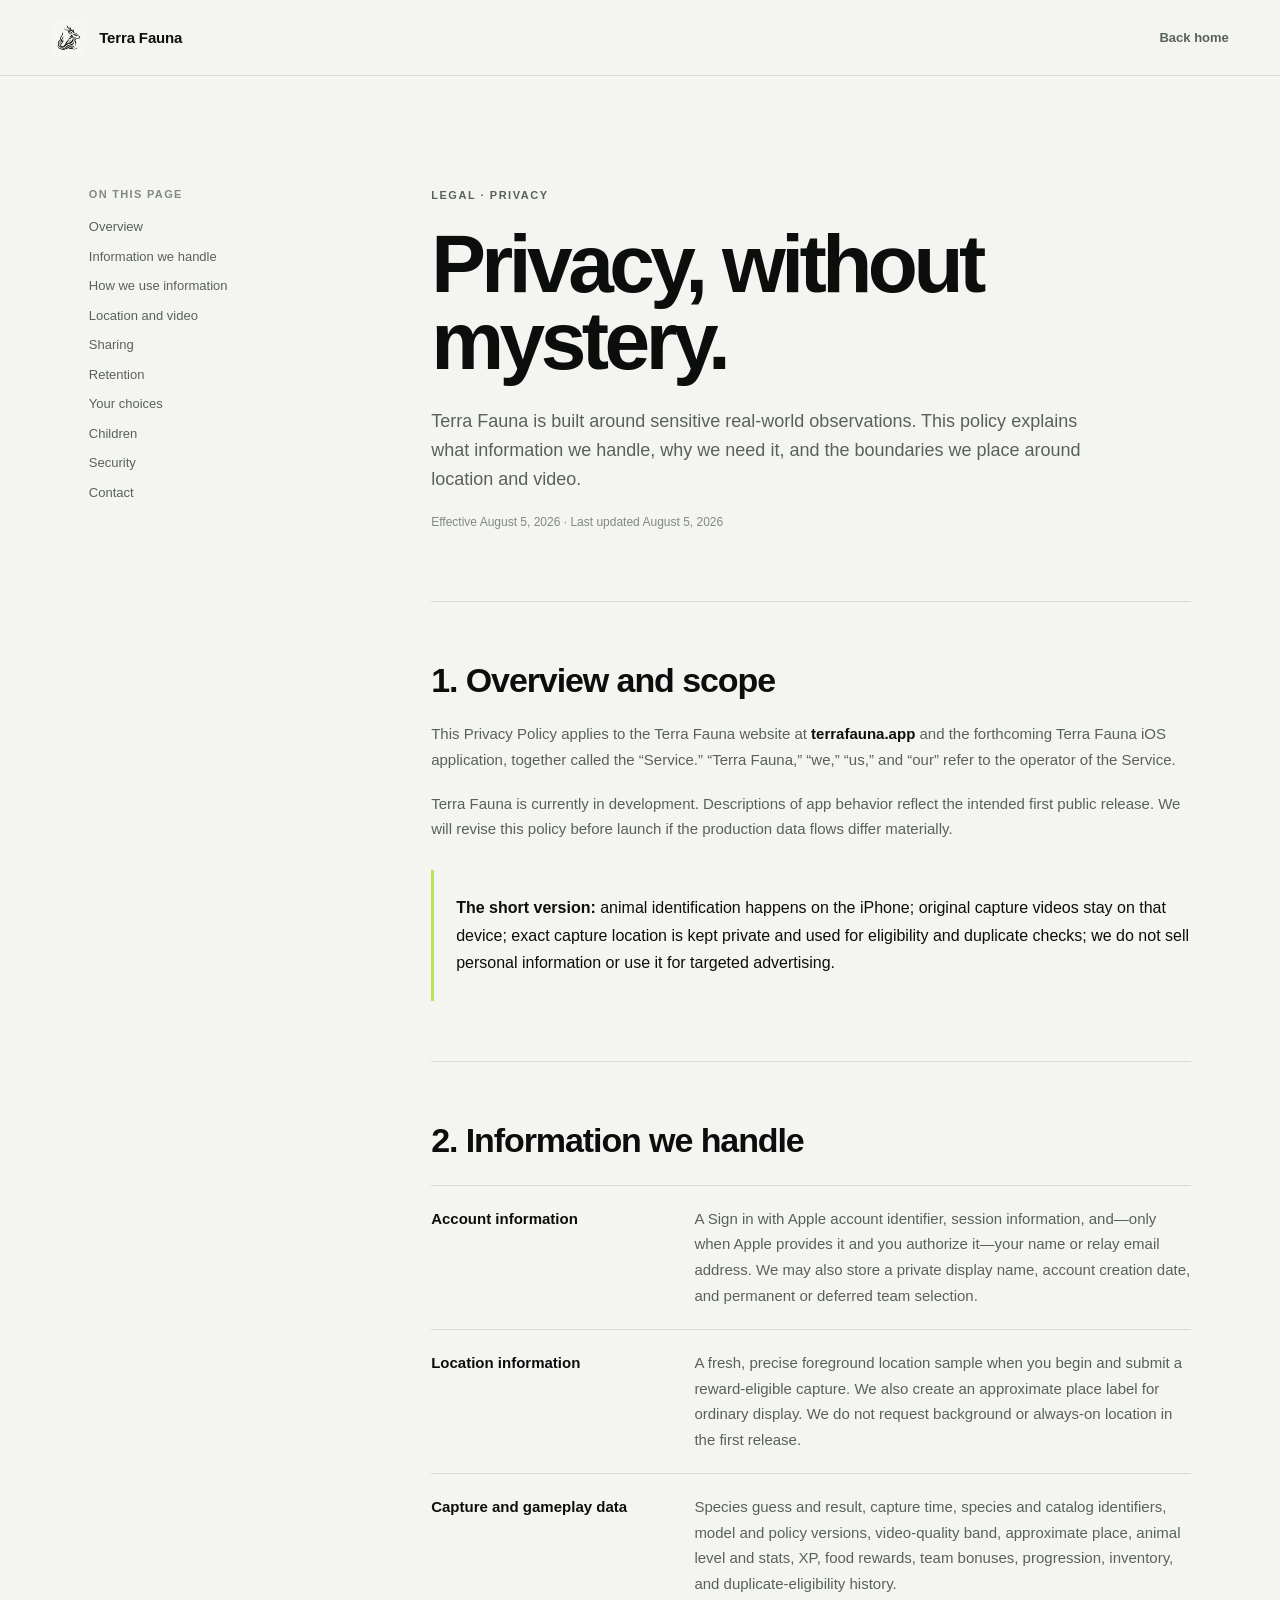
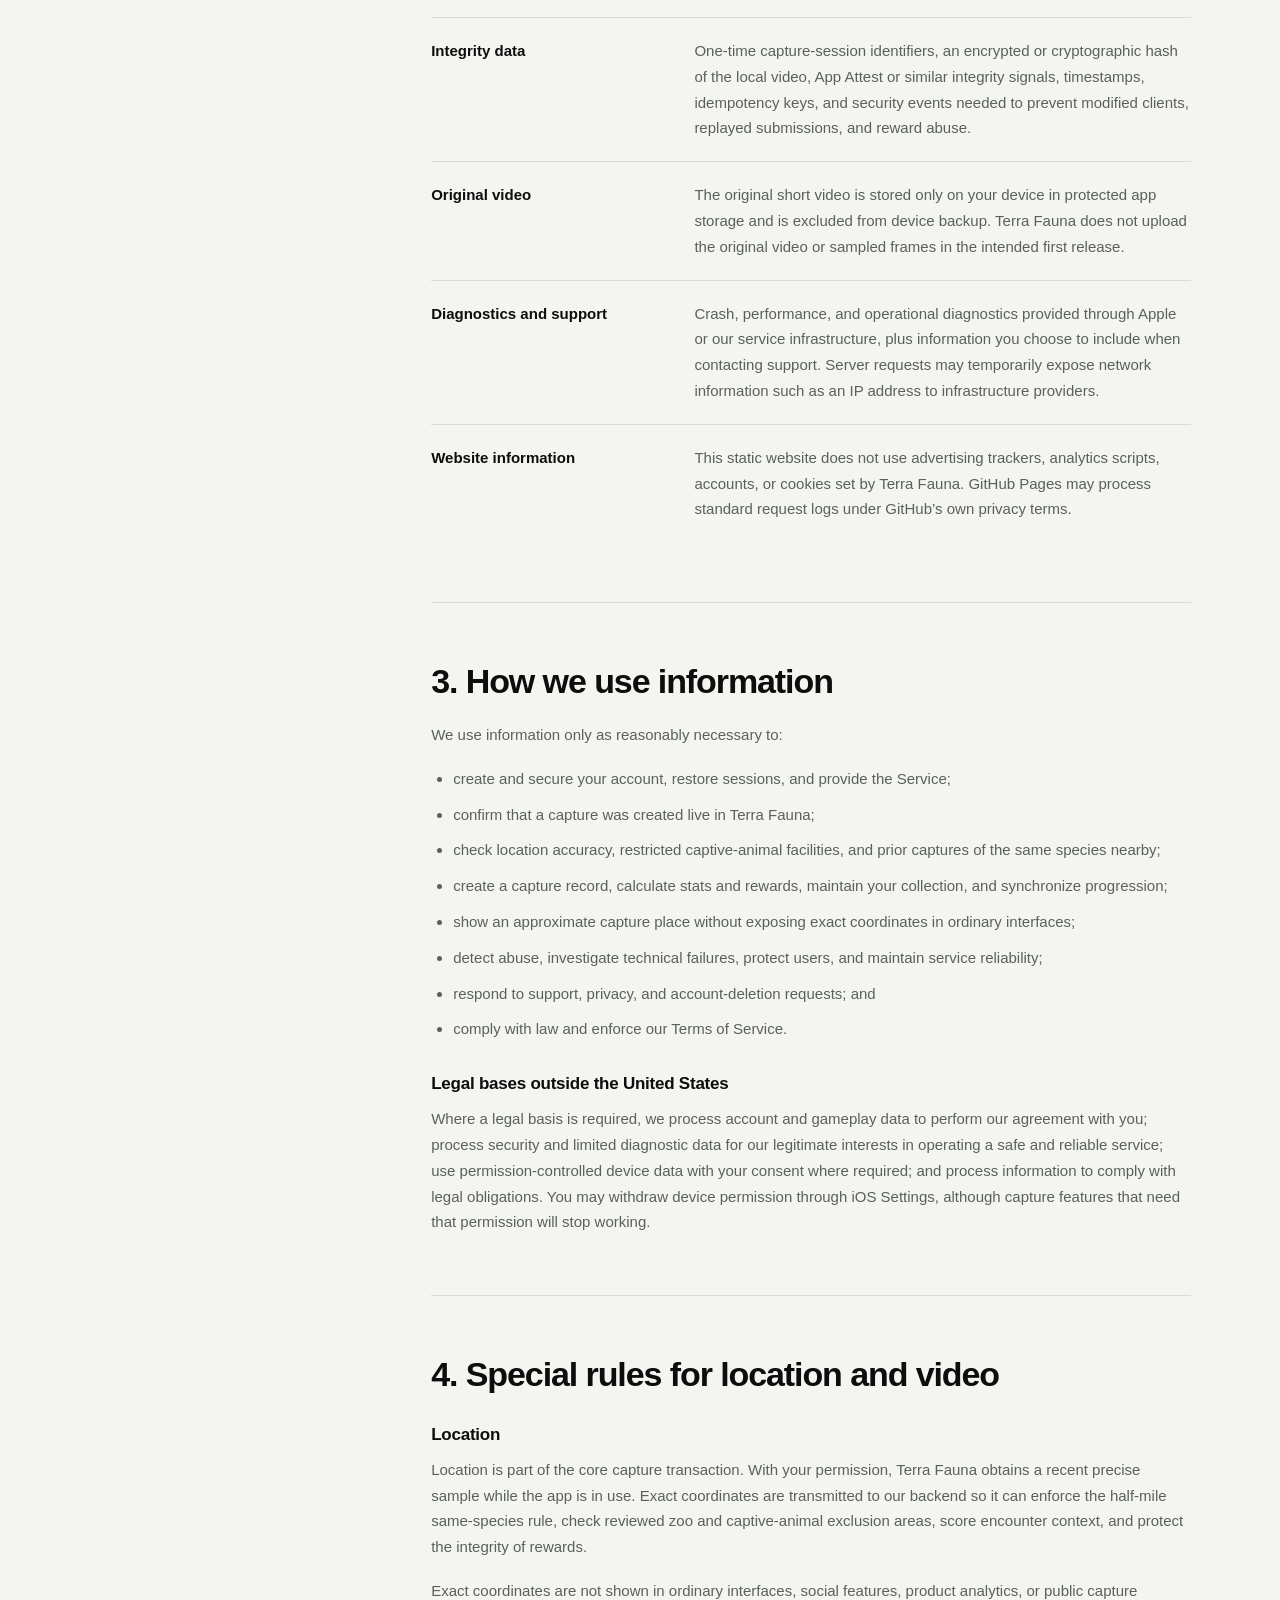
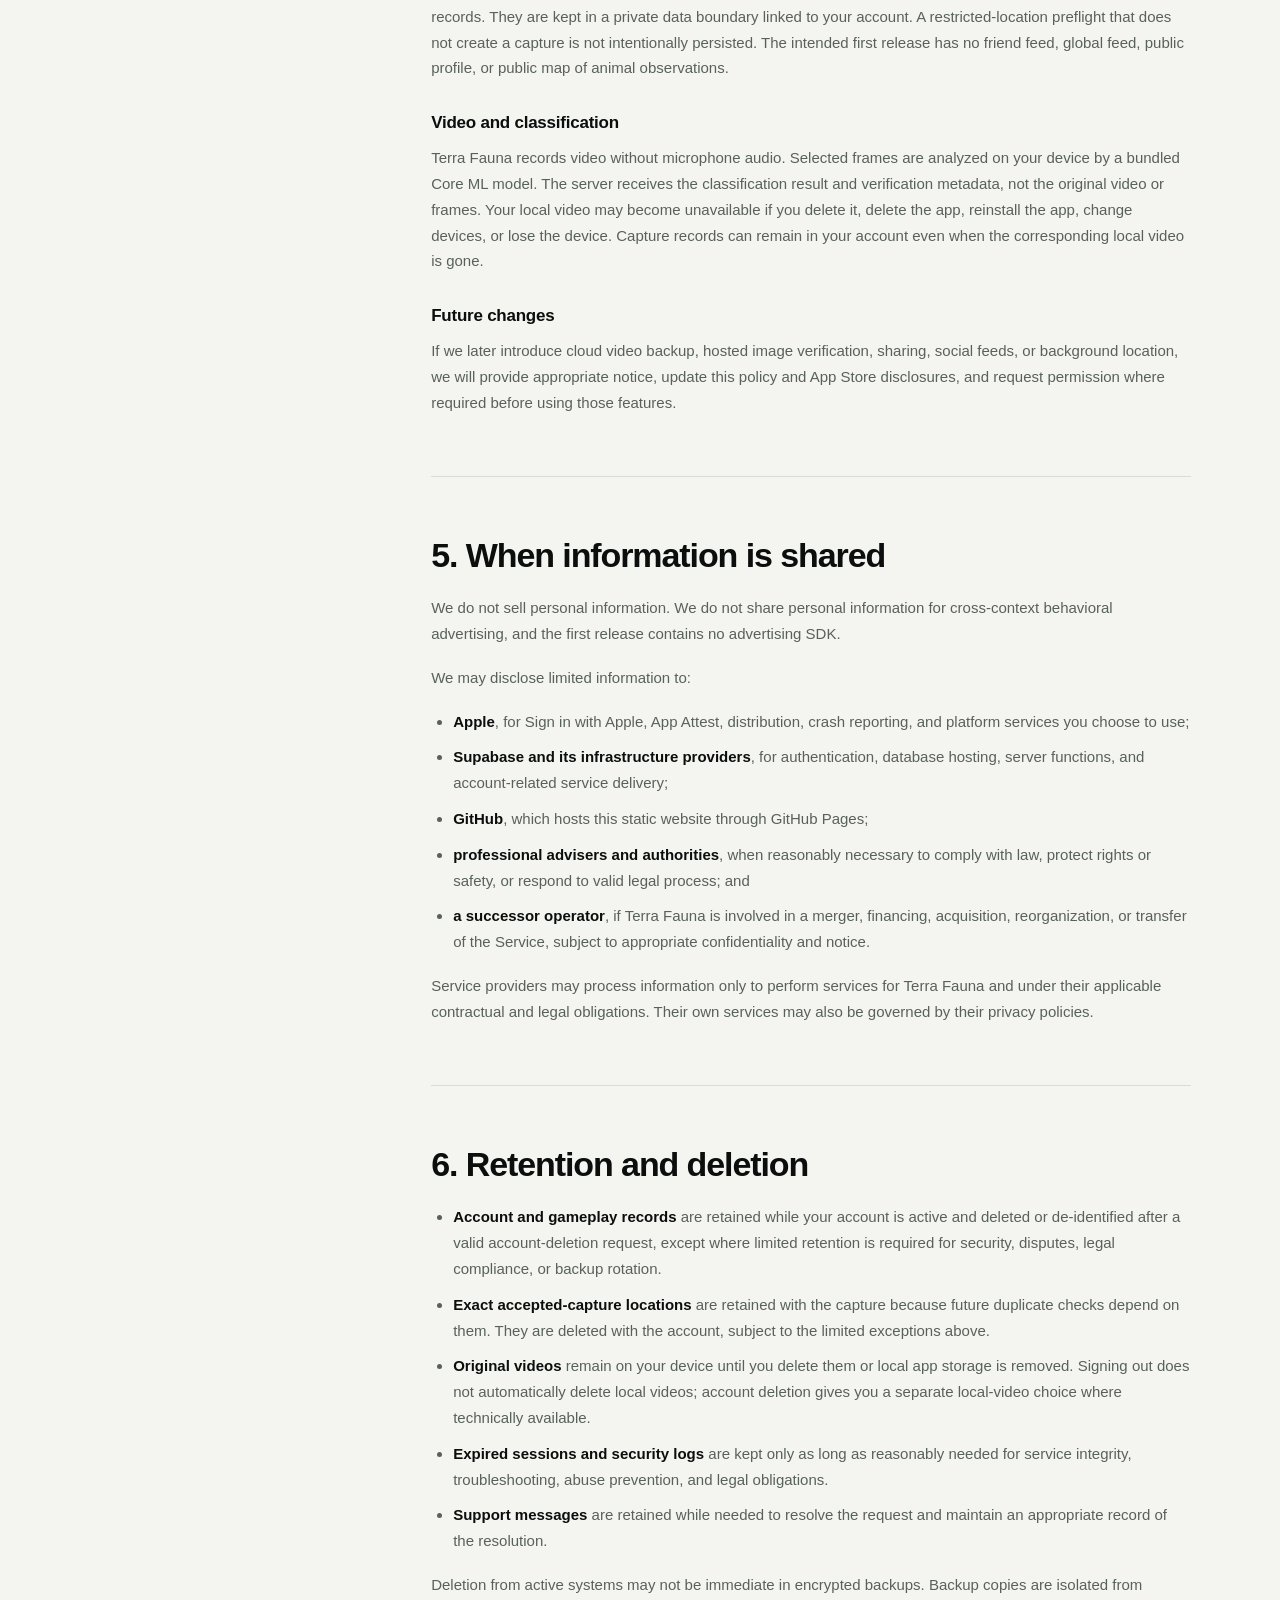
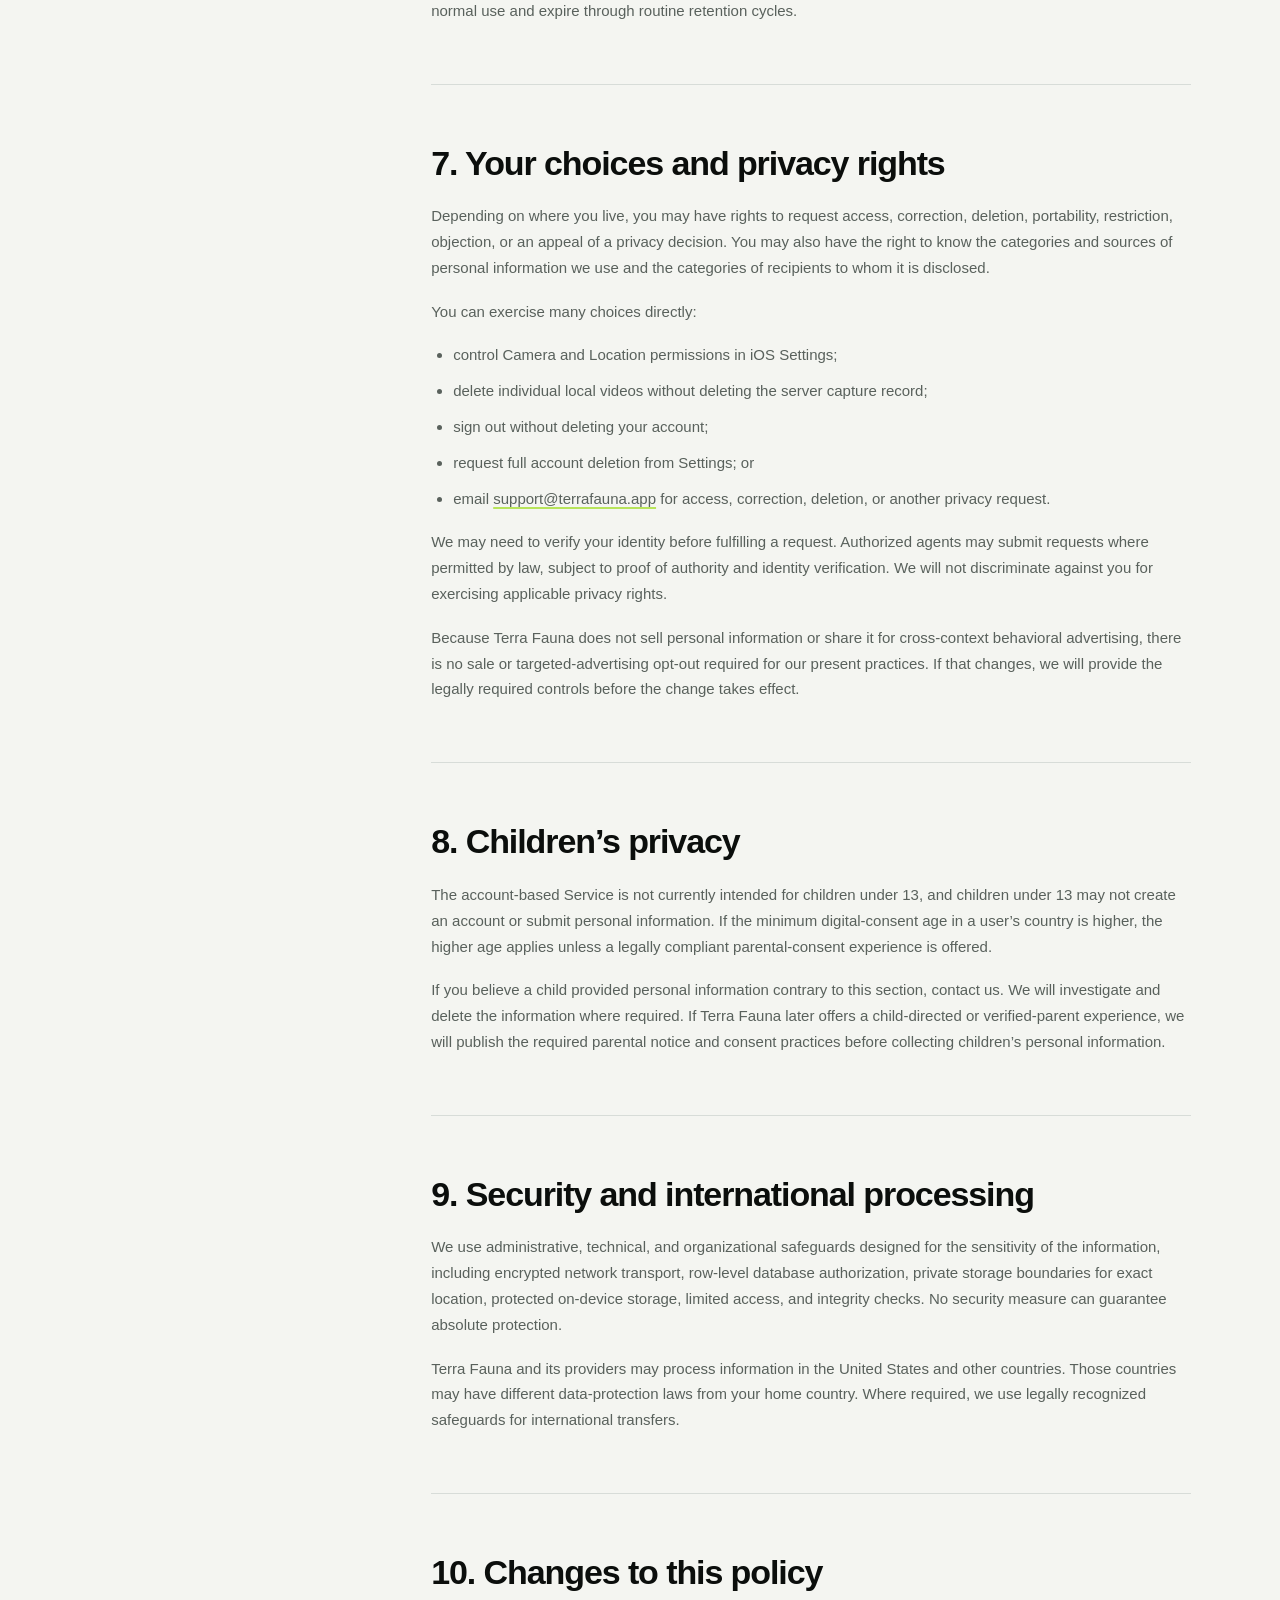
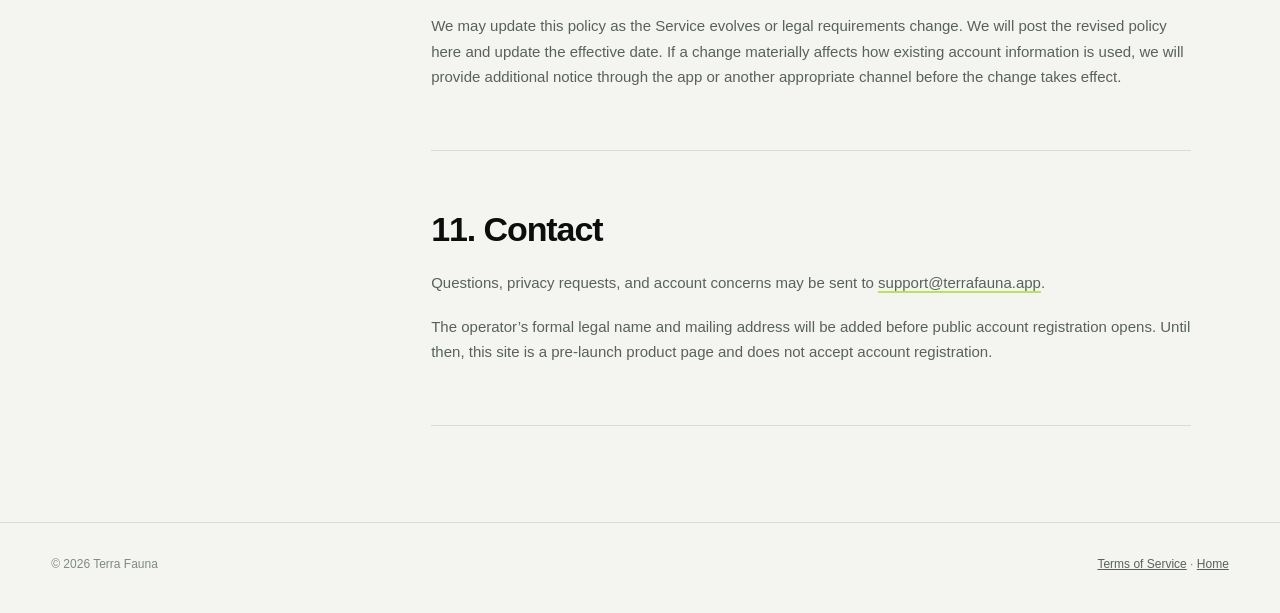
==== privacy/index.html @ 0045b1db "v0" ====
<!doctype html>
<html lang="en">
<head>
  <meta charset="utf-8">
  <meta name="viewport" content="width=device-width, initial-scale=1, viewport-fit=cover">
  <meta name="theme-color" content="#f4f5f1">
  <meta name="description" content="Terra Fauna Privacy Policy — how the app handles accounts, location, animal captures, and device-local video.">
  <title>Privacy Policy — Terra Fauna</title>
  <link rel="icon" type="image/png" href="../assets/flowing-stag.png">
  <link rel="stylesheet" href="../styles.css">
</head>
<body class="legal-page">
  <a class="skip-link" href="#document">Skip to policy</a>

  <header class="legal-header">
    <a class="brand" href="../" aria-label="Terra Fauna home">
      <img src="../assets/flowing-stag.png" alt="" width="44" height="44">
      <span>Terra Fauna</span>
    </a>
    <a class="back-home" href="../">Back home</a>
  </header>

  <main class="legal-layout" id="document">
    <aside class="legal-aside" aria-label="Privacy policy contents">
      <p>On this page</p>
      <nav>
        <a href="#overview">Overview</a>
        <a href="#collection">Information we handle</a>
        <a href="#use">How we use information</a>
        <a href="#location-video">Location and video</a>
        <a href="#sharing">Sharing</a>
        <a href="#retention">Retention</a>
        <a href="#choices">Your choices</a>
        <a href="#children">Children</a>
        <a href="#security">Security</a>
        <a href="#contact">Contact</a>
      </nav>
    </aside>

    <article class="legal-document">
      <header>
        <p class="legal-kicker">Legal · Privacy</p>
        <h1>Privacy, without mystery.</h1>
        <p class="legal-intro">Terra Fauna is built around sensitive real-world observations. This policy explains what information we handle, why we need it, and the boundaries we place around location and video.</p>
        <p class="effective-date">Effective August 5, 2026 · Last updated August 5, 2026</p>
      </header>

      <section class="legal-section" id="overview">
        <h2>1. Overview and scope</h2>
        <p>This Privacy Policy applies to the Terra Fauna website at <strong>terrafauna.app</strong> and the forthcoming Terra Fauna iOS application, together called the “Service.” “Terra Fauna,” “we,” “us,” and “our” refer to the operator of the Service.</p>
        <p>Terra Fauna is currently in development. Descriptions of app behavior reflect the intended first public release. We will revise this policy before launch if the production data flows differ materially.</p>

        <div class="summary-block">
          <p><strong>The short version:</strong> animal identification happens on the iPhone; original capture videos stay on that device; exact capture location is kept private and used for eligibility and duplicate checks; we do not sell personal information or use it for targeted advertising.</p>
        </div>
      </section>

      <section class="legal-section" id="collection">
        <h2>2. Information we handle</h2>

        <dl class="data-list">
          <div>
            <dt>Account information</dt>
            <dd>A Sign in with Apple account identifier, session information, and—only when Apple provides it and you authorize it—your name or relay email address. We may also store a private display name, account creation date, and permanent or deferred team selection.</dd>
          </div>
          <div>
            <dt>Location information</dt>
            <dd>A fresh, precise foreground location sample when you begin and submit a reward-eligible capture. We also create an approximate place label for ordinary display. We do not request background or always-on location in the first release.</dd>
          </div>
          <div>
            <dt>Capture and gameplay data</dt>
            <dd>Species guess and result, capture time, species and catalog identifiers, model and policy versions, video-quality band, approximate place, animal level and stats, XP, food rewards, team bonuses, progression, inventory, and duplicate-eligibility history.</dd>
          </div>
          <div>
            <dt>Integrity data</dt>
            <dd>One-time capture-session identifiers, an encrypted or cryptographic hash of the local video, App Attest or similar integrity signals, timestamps, idempotency keys, and security events needed to prevent modified clients, replayed submissions, and reward abuse.</dd>
          </div>
          <div>
            <dt>Original video</dt>
            <dd>The original short video is stored only on your device in protected app storage and is excluded from device backup. Terra Fauna does not upload the original video or sampled frames in the intended first release.</dd>
          </div>
          <div>
            <dt>Diagnostics and support</dt>
            <dd>Crash, performance, and operational diagnostics provided through Apple or our service infrastructure, plus information you choose to include when contacting support. Server requests may temporarily expose network information such as an IP address to infrastructure providers.</dd>
          </div>
          <div>
            <dt>Website information</dt>
            <dd>This static website does not use advertising trackers, analytics scripts, accounts, or cookies set by Terra Fauna. GitHub Pages may process standard request logs under GitHub’s own privacy terms.</dd>
          </div>
        </dl>
      </section>

      <section class="legal-section" id="use">
        <h2>3. How we use information</h2>
        <p>We use information only as reasonably necessary to:</p>
        <ul>
          <li>create and secure your account, restore sessions, and provide the Service;</li>
          <li>confirm that a capture was created live in Terra Fauna;</li>
          <li>check location accuracy, restricted captive-animal facilities, and prior captures of the same species nearby;</li>
          <li>create a capture record, calculate stats and rewards, maintain your collection, and synchronize progression;</li>
          <li>show an approximate capture place without exposing exact coordinates in ordinary interfaces;</li>
          <li>detect abuse, investigate technical failures, protect users, and maintain service reliability;</li>
          <li>respond to support, privacy, and account-deletion requests; and</li>
          <li>comply with law and enforce our Terms of Service.</li>
        </ul>

        <h3>Legal bases outside the United States</h3>
        <p>Where a legal basis is required, we process account and gameplay data to perform our agreement with you; process security and limited diagnostic data for our legitimate interests in operating a safe and reliable service; use permission-controlled device data with your consent where required; and process information to comply with legal obligations. You may withdraw device permission through iOS Settings, although capture features that need that permission will stop working.</p>
      </section>

      <section class="legal-section" id="location-video">
        <h2>4. Special rules for location and video</h2>

        <h3>Location</h3>
        <p>Location is part of the core capture transaction. With your permission, Terra Fauna obtains a recent precise sample while the app is in use. Exact coordinates are transmitted to our backend so it can enforce the half-mile same-species rule, check reviewed zoo and captive-animal exclusion areas, score encounter context, and protect the integrity of rewards.</p>
        <p>Exact coordinates are not shown in ordinary interfaces, social features, product analytics, or public capture records. They are kept in a private data boundary linked to your account. A restricted-location preflight that does not create a capture is not intentionally persisted. The intended first release has no friend feed, global feed, public profile, or public map of animal observations.</p>

        <h3>Video and classification</h3>
        <p>Terra Fauna records video without microphone audio. Selected frames are analyzed on your device by a bundled Core ML model. The server receives the classification result and verification metadata, not the original video or frames. Your local video may become unavailable if you delete it, delete the app, reinstall the app, change devices, or lose the device. Capture records can remain in your account even when the corresponding local video is gone.</p>

        <h3>Future changes</h3>
        <p>If we later introduce cloud video backup, hosted image verification, sharing, social feeds, or background location, we will provide appropriate notice, update this policy and App Store disclosures, and request permission where required before using those features.</p>
      </section>

      <section class="legal-section" id="sharing">
        <h2>5. When information is shared</h2>
        <p>We do not sell personal information. We do not share personal information for cross-context behavioral advertising, and the first release contains no advertising SDK.</p>
        <p>We may disclose limited information to:</p>
        <ul>
          <li><strong>Apple</strong>, for Sign in with Apple, App Attest, distribution, crash reporting, and platform services you choose to use;</li>
          <li><strong>Supabase and its infrastructure providers</strong>, for authentication, database hosting, server functions, and account-related service delivery;</li>
          <li><strong>GitHub</strong>, which hosts this static website through GitHub Pages;</li>
          <li><strong>professional advisers and authorities</strong>, when reasonably necessary to comply with law, protect rights or safety, or respond to valid legal process; and</li>
          <li><strong>a successor operator</strong>, if Terra Fauna is involved in a merger, financing, acquisition, reorganization, or transfer of the Service, subject to appropriate confidentiality and notice.</li>
        </ul>
        <p>Service providers may process information only to perform services for Terra Fauna and under their applicable contractual and legal obligations. Their own services may also be governed by their privacy policies.</p>
      </section>

      <section class="legal-section" id="retention">
        <h2>6. Retention and deletion</h2>
        <ul>
          <li><strong>Account and gameplay records</strong> are retained while your account is active and deleted or de-identified after a valid account-deletion request, except where limited retention is required for security, disputes, legal compliance, or backup rotation.</li>
          <li><strong>Exact accepted-capture locations</strong> are retained with the capture because future duplicate checks depend on them. They are deleted with the account, subject to the limited exceptions above.</li>
          <li><strong>Original videos</strong> remain on your device until you delete them or local app storage is removed. Signing out does not automatically delete local videos; account deletion gives you a separate local-video choice where technically available.</li>
          <li><strong>Expired sessions and security logs</strong> are kept only as long as reasonably needed for service integrity, troubleshooting, abuse prevention, and legal obligations.</li>
          <li><strong>Support messages</strong> are retained while needed to resolve the request and maintain an appropriate record of the resolution.</li>
        </ul>
        <p>Deletion from active systems may not be immediate in encrypted backups. Backup copies are isolated from normal use and expire through routine retention cycles.</p>
      </section>

      <section class="legal-section" id="choices">
        <h2>7. Your choices and privacy rights</h2>
        <p>Depending on where you live, you may have rights to request access, correction, deletion, portability, restriction, objection, or an appeal of a privacy decision. You may also have the right to know the categories and sources of personal information we use and the categories of recipients to whom it is disclosed.</p>
        <p>You can exercise many choices directly:</p>
        <ul>
          <li>control Camera and Location permissions in iOS Settings;</li>
          <li>delete individual local videos without deleting the server capture record;</li>
          <li>sign out without deleting your account;</li>
          <li>request full account deletion from Settings; or</li>
          <li>email <a href="mailto:support@terrafauna.app">support@terrafauna.app</a> for access, correction, deletion, or another privacy request.</li>
        </ul>
        <p>We may need to verify your identity before fulfilling a request. Authorized agents may submit requests where permitted by law, subject to proof of authority and identity verification. We will not discriminate against you for exercising applicable privacy rights.</p>
        <p>Because Terra Fauna does not sell personal information or share it for cross-context behavioral advertising, there is no sale or targeted-advertising opt-out required for our present practices. If that changes, we will provide the legally required controls before the change takes effect.</p>
      </section>

      <section class="legal-section" id="children">
        <h2>8. Children’s privacy</h2>
        <p>The account-based Service is not currently intended for children under 13, and children under 13 may not create an account or submit personal information. If the minimum digital-consent age in a user’s country is higher, the higher age applies unless a legally compliant parental-consent experience is offered.</p>
        <p>If you believe a child provided personal information contrary to this section, contact us. We will investigate and delete the information where required. If Terra Fauna later offers a child-directed or verified-parent experience, we will publish the required parental notice and consent practices before collecting children’s personal information.</p>
      </section>

      <section class="legal-section" id="security">
        <h2>9. Security and international processing</h2>
        <p>We use administrative, technical, and organizational safeguards designed for the sensitivity of the information, including encrypted network transport, row-level database authorization, private storage boundaries for exact location, protected on-device storage, limited access, and integrity checks. No security measure can guarantee absolute protection.</p>
        <p>Terra Fauna and its providers may process information in the United States and other countries. Those countries may have different data-protection laws from your home country. Where required, we use legally recognized safeguards for international transfers.</p>
      </section>

      <section class="legal-section" id="changes">
        <h2>10. Changes to this policy</h2>
        <p>We may update this policy as the Service evolves or legal requirements change. We will post the revised policy here and update the effective date. If a change materially affects how existing account information is used, we will provide additional notice through the app or another appropriate channel before the change takes effect.</p>
      </section>

      <section class="legal-section" id="contact">
        <h2>11. Contact</h2>
        <p>Questions, privacy requests, and account concerns may be sent to <a href="mailto:support@terrafauna.app">support@terrafauna.app</a>.</p>
        <p>The operator’s formal legal name and mailing address will be added before public account registration opens. Until then, this site is a pre-launch product page and does not accept account registration.</p>
      </section>
    </article>
  </main>

  <footer class="legal-footer">
    <p>© 2026 Terra Fauna</p>
    <p><a href="../terms/">Terms of Service</a> · <a href="../">Home</a></p>
  </footer>
</body>
</html>
---- styles.css ----
:root {
  color-scheme: light;
  --canvas: #f4f5f1;
  --surface: #ffffff;
  --ink: #0b0e0c;
  --ink-secondary: #59615c;
  --ink-tertiary: #808984;
  --rule: #d7dcd8;
  --lichen: #b7e45a;
  --lichen-soft: #e7f5c7;
  --max-width: 1440px;
  --page-pad: clamp(20px, 4vw, 64px);
  --ease: cubic-bezier(.2, .75, .25, 1);
}

* {
  box-sizing: border-box;
}

html {
  background: var(--canvas);
  color: var(--ink);
  font-family: -apple-system, BlinkMacSystemFont, "SF Pro Text", "Helvetica Neue", Arial, sans-serif;
  -webkit-font-smoothing: antialiased;
  text-rendering: optimizeLegibility;
}

body {
  margin: 0;
  background: var(--canvas);
  color: var(--ink);
}

a {
  color: inherit;
}

img {
  display: block;
  max-width: 100%;
}

::selection {
  background: var(--lichen);
  color: var(--ink);
}

.skip-link {
  position: fixed;
  z-index: 100;
  top: 12px;
  left: 12px;
  padding: 10px 14px;
  border-radius: 10px;
  background: var(--ink);
  color: var(--canvas);
  font-size: 14px;
  text-decoration: none;
  transform: translateY(-180%);
  transition: transform 180ms ease;
}

.skip-link:focus {
  transform: translateY(0);
}

:focus-visible {
  outline: 3px solid var(--lichen);
  outline-offset: 4px;
}

/* Landing */

.landing {
  height: 100svh;
  min-height: 100svh;
  overflow: hidden;
}

.landing-shell {
  width: min(100%, var(--max-width));
  height: 100svh;
  min-height: 100svh;
  margin: 0 auto;
  padding: max(18px, env(safe-area-inset-top)) max(var(--page-pad), env(safe-area-inset-right)) max(16px, env(safe-area-inset-bottom)) max(var(--page-pad), env(safe-area-inset-left));
  display: grid;
  grid-template-rows: auto minmax(0, 1fr) auto;
}

.landing-header,
.legal-header {
  display: flex;
  align-items: center;
  justify-content: space-between;
}

.landing-header {
  min-height: 58px;
  padding-bottom: 16px;
  border-bottom: 1px solid var(--rule);
}

.brand {
  display: inline-flex;
  align-items: center;
  gap: 12px;
  color: var(--ink);
  font-size: 15px;
  font-weight: 650;
  letter-spacing: -.01em;
  text-decoration: none;
}

.brand img {
  width: 38px;
  height: 38px;
  object-fit: cover;
  border-radius: 9px;
}

.quiet-nav {
  display: flex;
  align-items: center;
  gap: clamp(20px, 3vw, 42px);
}

.quiet-nav a,
.text-link {
  color: var(--ink-secondary);
  font-size: 13px;
  font-weight: 560;
  text-decoration: none;
  transition: color 180ms ease;
}

.quiet-nav a:hover,
.text-link:hover {
  color: var(--ink);
}

.hero {
  min-height: 0;
  display: grid;
  grid-template-columns: minmax(0, 1.05fr) minmax(340px, .95fr);
  align-items: center;
  gap: clamp(24px, 5vw, 96px);
  padding: clamp(28px, 6vh, 76px) 0 clamp(22px, 4vh, 52px);
}

.hero-copy {
  align-self: center;
  max-width: 760px;
}

.eyebrow,
.legal-kicker {
  margin: 0 0 clamp(16px, 2.5vh, 28px);
  color: var(--ink-secondary);
  font-size: 11px;
  font-weight: 700;
  letter-spacing: .14em;
  line-height: 1.3;
  text-transform: uppercase;
}

.hero h1 {
  margin: 0;
  font-family: -apple-system, BlinkMacSystemFont, "SF Pro Display", "Helvetica Neue", Arial, sans-serif;
  font-size: clamp(58px, 7.8vw, 118px);
  font-weight: 560;
  letter-spacing: -.068em;
  line-height: .86;
}

.hero h1 span {
  display: inline-block;
  position: relative;
}

.hero h1 span::after {
  content: "";
  position: absolute;
  right: -.16em;
  bottom: .09em;
  width: .1em;
  height: .1em;
  border-radius: 50%;
  background: var(--lichen);
}

.hero-summary {
  max-width: 520px;
  margin: clamp(24px, 4vh, 44px) 0 0;
  color: var(--ink-secondary);
  font-size: clamp(17px, 1.5vw, 22px);
  letter-spacing: -.018em;
  line-height: 1.45;
}

.hero-actions {
  display: flex;
  align-items: center;
  gap: clamp(24px, 3vw, 44px);
  margin-top: clamp(28px, 4vh, 48px);
}

.coming-soon {
  display: inline-flex;
  align-items: center;
  gap: 10px;
  margin: 0;
  padding: 12px 16px;
  border: 1px solid var(--rule);
  border-radius: 12px;
  background: rgba(255, 255, 255, .5);
  font-size: 13px;
  font-weight: 650;
}

.coming-soon span {
  width: 8px;
  height: 8px;
  border-radius: 50%;
  background: var(--lichen);
  box-shadow: 0 0 0 5px var(--lichen-soft);
}

.text-link span {
  display: inline-block;
  margin-left: 5px;
  transition: transform 180ms var(--ease);
}

.text-link:hover span {
  transform: translate(2px, -2px);
}

.hero-mark {
  width: min(100%, 610px);
  min-height: 0;
  margin: 0;
  justify-self: end;
}

.mark-stage {
  position: relative;
  width: min(100%, 58vh);
  max-height: 62vh;
  aspect-ratio: 1;
  margin-left: auto;
  display: grid;
  place-items: center;
}

.mark-stage::before,
.orbit {
  content: "";
  position: absolute;
  border: 1px solid var(--rule);
  border-radius: 50%;
  pointer-events: none;
}

.mark-stage::before {
  inset: 4%;
}

.orbit {
  inset: 17%;
}

.mark-stage img {
  position: relative;
  z-index: 1;
  width: 88%;
  height: 88%;
  object-fit: contain;
  mix-blend-mode: multiply;
}

.hero-mark figcaption {
  margin-top: 14px;
  color: var(--ink-tertiary);
  font-size: 10px;
  font-weight: 700;
  letter-spacing: .17em;
  text-align: center;
  text-transform: uppercase;
}

.hero-mark figcaption span {
  padding: 0 .55em;
  color: var(--lichen);
}

.landing-footer {
  display: flex;
  align-items: flex-end;
  justify-content: space-between;
  gap: 24px;
  padding-top: 16px;
  border-top: 1px solid var(--rule);
  color: var(--ink-secondary);
  font-size: 11px;
  line-height: 1.45;
}

.landing-footer p {
  margin: 0;
}

.landing-footer span {
  color: var(--ink);
  font-weight: 650;
}

.copyright {
  flex: none;
  color: var(--ink-tertiary);
}

/* Legal documents */

.legal-page {
  min-height: 100vh;
}

.legal-header {
  position: sticky;
  z-index: 20;
  top: 0;
  min-height: 76px;
  padding: 12px var(--page-pad);
  border-bottom: 1px solid var(--rule);
  background: rgba(244, 245, 241, .94);
  backdrop-filter: blur(18px);
  -webkit-backdrop-filter: blur(18px);
}

.legal-header .brand img {
  width: 36px;
  height: 36px;
}

.back-home {
  color: var(--ink-secondary);
  font-size: 13px;
  font-weight: 600;
  text-decoration: none;
}

.back-home:hover {
  color: var(--ink);
}

.legal-layout {
  width: min(100%, 1240px);
  margin: 0 auto;
  padding: clamp(56px, 9vw, 112px) var(--page-pad) 96px;
  display: grid;
  grid-template-columns: minmax(180px, 240px) minmax(0, 760px);
  gap: clamp(48px, 8vw, 112px);
  justify-content: center;
  align-items: start;
}

.legal-aside {
  position: sticky;
  top: 112px;
}

.legal-aside p {
  margin: 0 0 18px;
  color: var(--ink-tertiary);
  font-size: 11px;
  font-weight: 700;
  letter-spacing: .12em;
  text-transform: uppercase;
}

.legal-aside nav {
  display: grid;
  gap: 12px;
}

.legal-aside a {
  color: var(--ink-secondary);
  font-size: 13px;
  line-height: 1.35;
  text-decoration: none;
}

.legal-aside a:hover {
  color: var(--ink);
}

.legal-document {
  min-width: 0;
}

.legal-document > header {
  padding-bottom: clamp(40px, 6vw, 72px);
  border-bottom: 1px solid var(--rule);
}

.legal-document h1 {
  max-width: 680px;
  margin: 0;
  font-family: -apple-system, BlinkMacSystemFont, "SF Pro Display", "Helvetica Neue", Arial, sans-serif;
  font-size: clamp(48px, 7vw, 82px);
  font-weight: 560;
  letter-spacing: -.055em;
  line-height: .94;
}

.legal-intro {
  max-width: 660px;
  margin: 28px 0 0;
  color: var(--ink-secondary);
  font-size: 18px;
  line-height: 1.6;
}

.effective-date {
  margin: 22px 0 0;
  color: var(--ink-tertiary);
  font-size: 12px;
  font-variant-numeric: tabular-nums;
}

.legal-section {
  padding: clamp(38px, 5vw, 60px) 0;
  border-bottom: 1px solid var(--rule);
  scroll-margin-top: 108px;
}

.legal-section h2 {
  margin: 0 0 22px;
  font-family: -apple-system, BlinkMacSystemFont, "SF Pro Display", "Helvetica Neue", Arial, sans-serif;
  font-size: clamp(25px, 3vw, 34px);
  font-weight: 620;
  letter-spacing: -.032em;
  line-height: 1.08;
}

.legal-section h3 {
  margin: 32px 0 12px;
  font-size: 17px;
  font-weight: 650;
  letter-spacing: -.014em;
}

.legal-section p,
.legal-section li,
.data-list dd,
.data-list dt {
  font-size: 15px;
  line-height: 1.72;
}

.legal-section p {
  margin: 0 0 18px;
  color: var(--ink-secondary);
}

.legal-section p:last-child {
  margin-bottom: 0;
}

.legal-section ul,
.legal-section ol {
  margin: 18px 0;
  padding-left: 22px;
  color: var(--ink-secondary);
}

.legal-section li + li {
  margin-top: 10px;
}

.legal-section strong,
.data-list dt {
  color: var(--ink);
  font-weight: 650;
}

.legal-section a {
  text-decoration-color: var(--lichen);
  text-decoration-thickness: 2px;
  text-underline-offset: 3px;
}

.legal-section a:hover {
  text-decoration-color: var(--ink);
}

.summary-block {
  margin-top: 28px;
  padding: 24px 0 24px 22px;
  border-left: 3px solid var(--lichen);
}

.summary-block p {
  color: var(--ink);
  font-size: 16px;
}

.data-list {
  margin: 26px 0 0;
}

.data-list > div {
  display: grid;
  grid-template-columns: minmax(140px, .65fr) minmax(0, 1.35fr);
  gap: 24px;
  padding: 20px 0;
  border-top: 1px solid var(--rule);
}

.data-list dt,
.data-list dd {
  margin: 0;
}

.data-list dd {
  color: var(--ink-secondary);
}

.legal-footer {
  padding: 34px var(--page-pad) 42px;
  border-top: 1px solid var(--rule);
  display: flex;
  justify-content: space-between;
  gap: 24px;
  color: var(--ink-tertiary);
  font-size: 12px;
}

.legal-footer p {
  margin: 0;
}

.legal-footer a {
  color: var(--ink-secondary);
}

@media (max-width: 820px) {
  .hero {
    grid-template-columns: minmax(0, 1.1fr) minmax(240px, .9fr);
  }

  .legal-layout {
    grid-template-columns: minmax(0, 760px);
  }

  .legal-aside {
    position: static;
    padding-bottom: 28px;
    border-bottom: 1px solid var(--rule);
  }

  .legal-aside nav {
    display: flex;
    flex-wrap: wrap;
    gap: 12px 22px;
  }
}

@media (max-width: 640px) {
  .landing-shell {
    padding-left: max(20px, env(safe-area-inset-left));
    padding-right: max(20px, env(safe-area-inset-right));
  }

  .landing-header {
    min-height: 50px;
    padding-bottom: 10px;
  }

  .brand {
    gap: 8px;
    font-size: 14px;
  }

  .brand img {
    width: 32px;
    height: 32px;
    border-radius: 8px;
  }

  .quiet-nav {
    gap: 16px;
  }

  .quiet-nav a {
    font-size: 12px;
  }

  .hero {
    grid-template-columns: 1fr;
    grid-template-rows: auto minmax(0, 1fr);
    gap: 8px;
    padding: clamp(22px, 4.6vh, 42px) 0 12px;
  }

  .eyebrow {
    margin-bottom: 12px;
    font-size: 9px;
  }

  .hero h1 {
    font-size: clamp(52px, 17vw, 78px);
  }

  .hero-summary {
    max-width: 430px;
    margin-top: 18px;
    font-size: clamp(14px, 4vw, 17px);
    line-height: 1.4;
  }

  .hero-actions {
    margin-top: 20px;
  }

  .coming-soon {
    padding: 10px 12px;
    font-size: 12px;
  }

  .hero-mark {
    width: 100%;
    align-self: center;
    justify-self: center;
  }

  .mark-stage {
    width: min(100%, 34vh);
    max-height: 34vh;
    margin: 0 auto;
  }

  .hero-mark figcaption {
    margin-top: 5px;
    font-size: 8px;
  }

  .landing-footer {
    padding-top: 10px;
    font-size: 9px;
  }

  .landing-footer p:first-child {
    max-width: 300px;
  }

  .legal-header {
    min-height: 64px;
    padding-left: 20px;
    padding-right: 20px;
  }

  .legal-layout {
    padding: 48px 20px 72px;
  }

  .data-list > div {
    grid-template-columns: 1fr;
    gap: 6px;
  }

  .legal-footer {
    padding-left: 20px;
    padding-right: 20px;
    flex-direction: column;
  }
}

@media (max-height: 700px) and (min-width: 641px) {
  .landing-shell {
    padding-top: 12px;
    padding-bottom: 12px;
  }

  .landing-header {
    min-height: 48px;
    padding-bottom: 10px;
  }

  .hero {
    padding: 18px 0 12px;
  }

  .hero h1 {
    font-size: clamp(56px, 10vh, 82px);
  }

  .eyebrow {
    margin-bottom: 12px;
  }

  .hero-summary {
    margin-top: 18px;
    font-size: 17px;
  }

  .hero-actions {
    margin-top: 20px;
  }

  .mark-stage {
    width: min(100%, 50vh);
  }

  .landing-footer {
    padding-top: 10px;
  }
}

@media (max-width: 390px), (max-height: 610px) {
  .text-link,
  .hero-mark figcaption,
  .landing-footer p:first-child {
    display: none;
  }

  .hero-actions {
    margin-top: 14px;
  }

  .mark-stage {
    width: min(100%, 29vh);
  }
}

@media print {
  .legal-header,
  .legal-aside,
  .legal-footer,
  .skip-link {
    display: none;
  }

  .legal-layout {
    display: block;
    width: auto;
    padding: 0;
  }

  .legal-section {
    break-inside: avoid;
  }
}
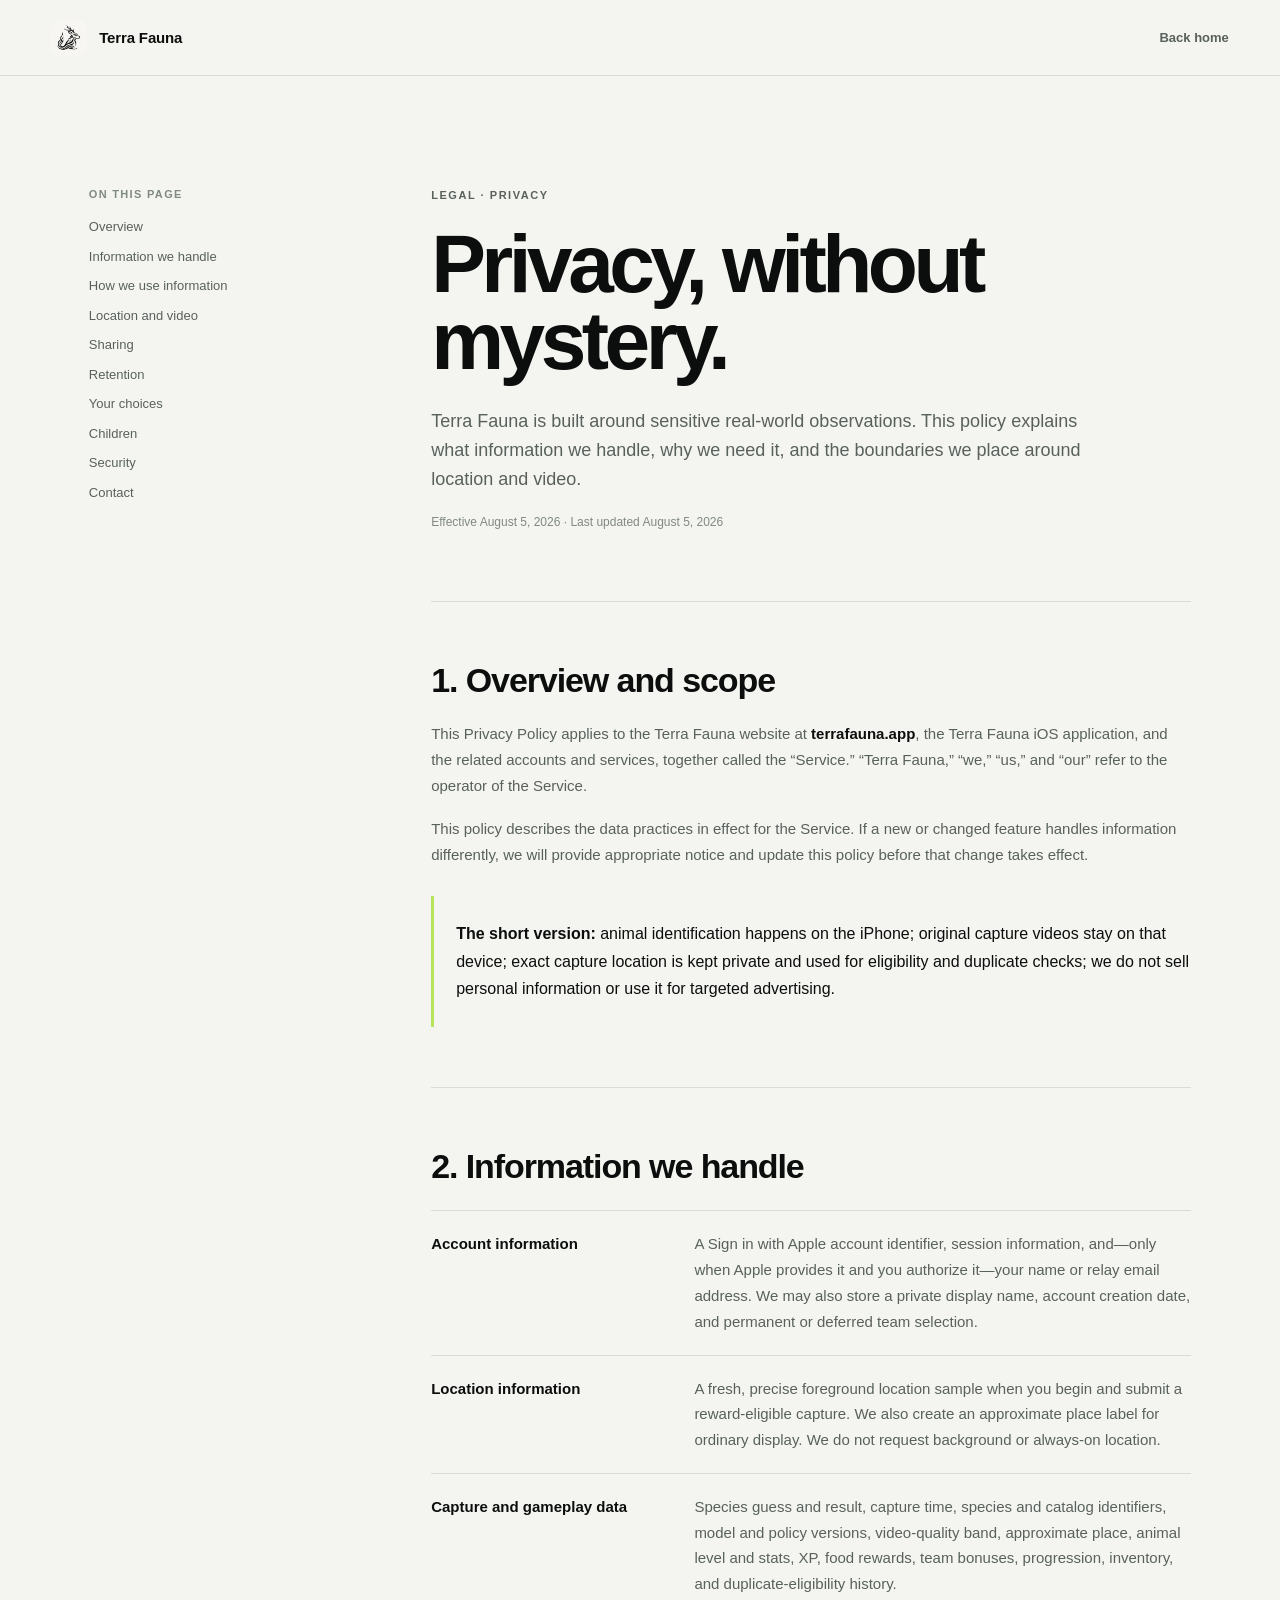
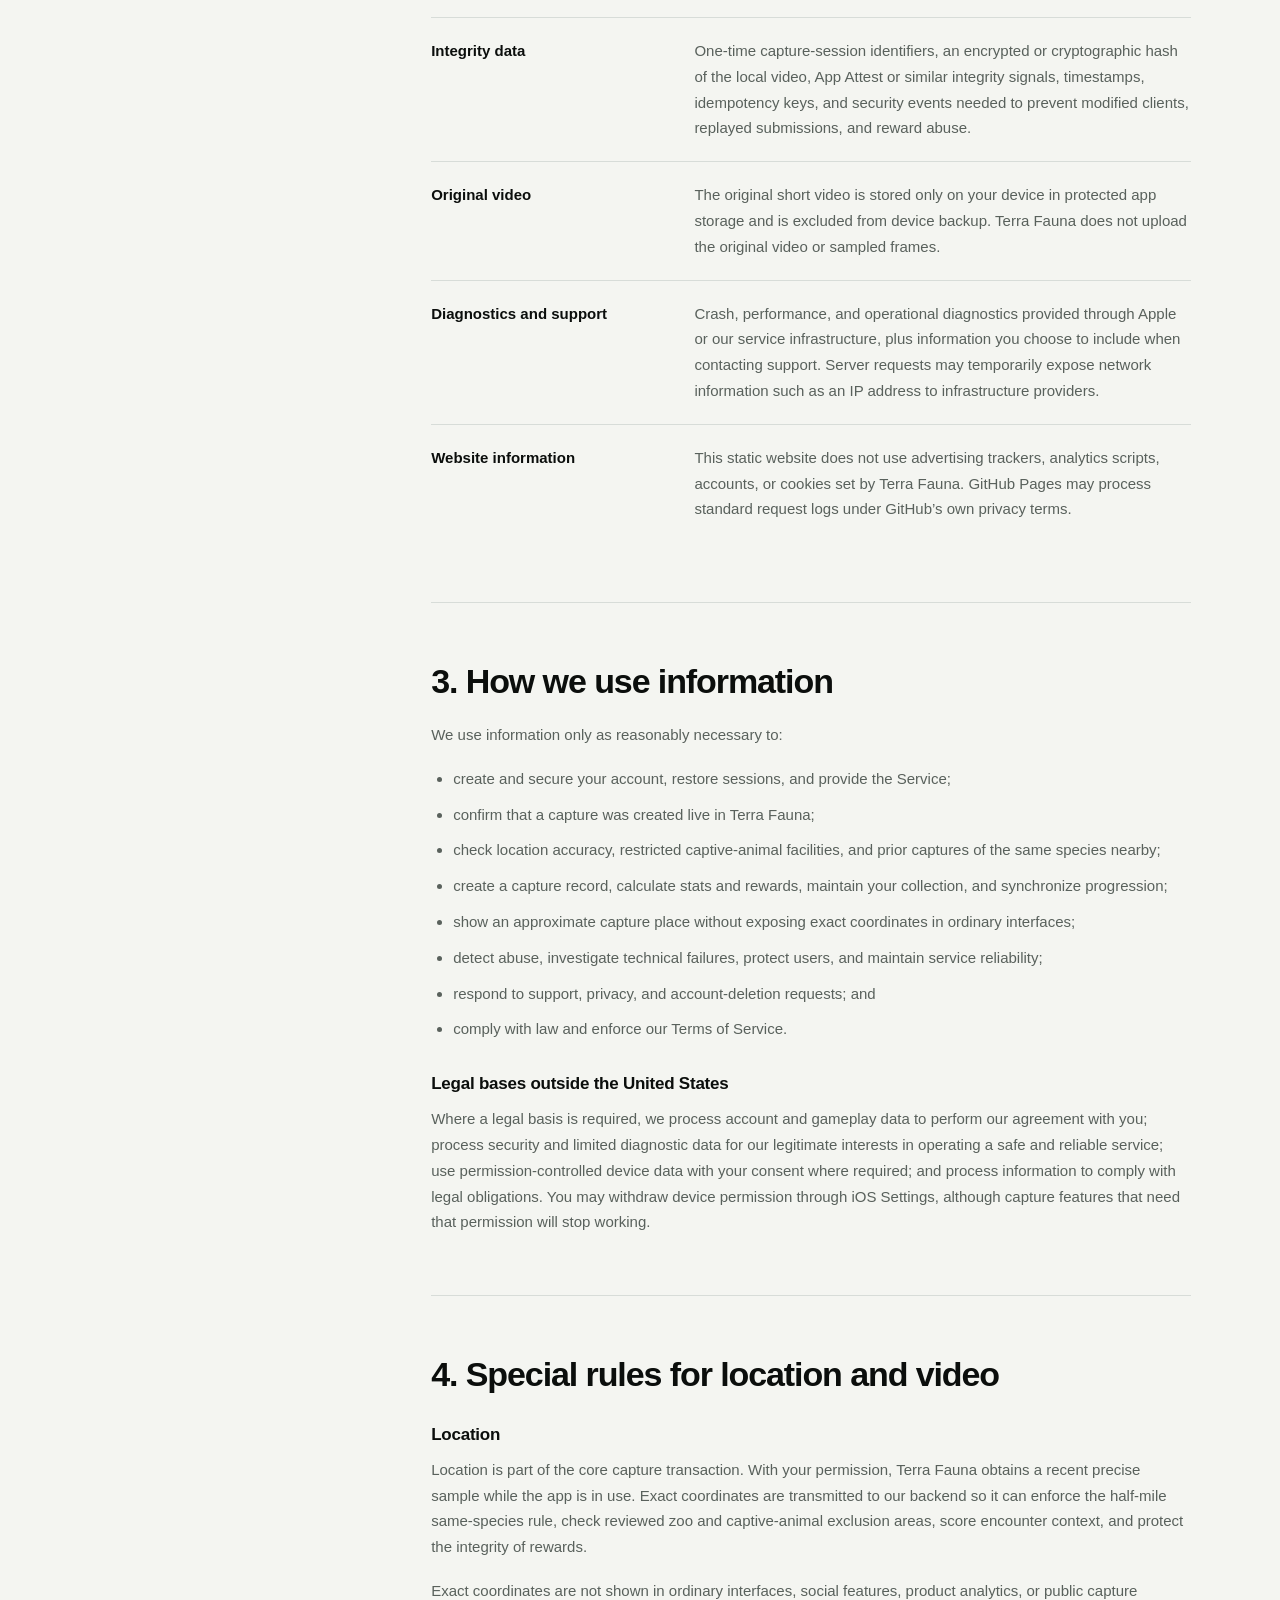
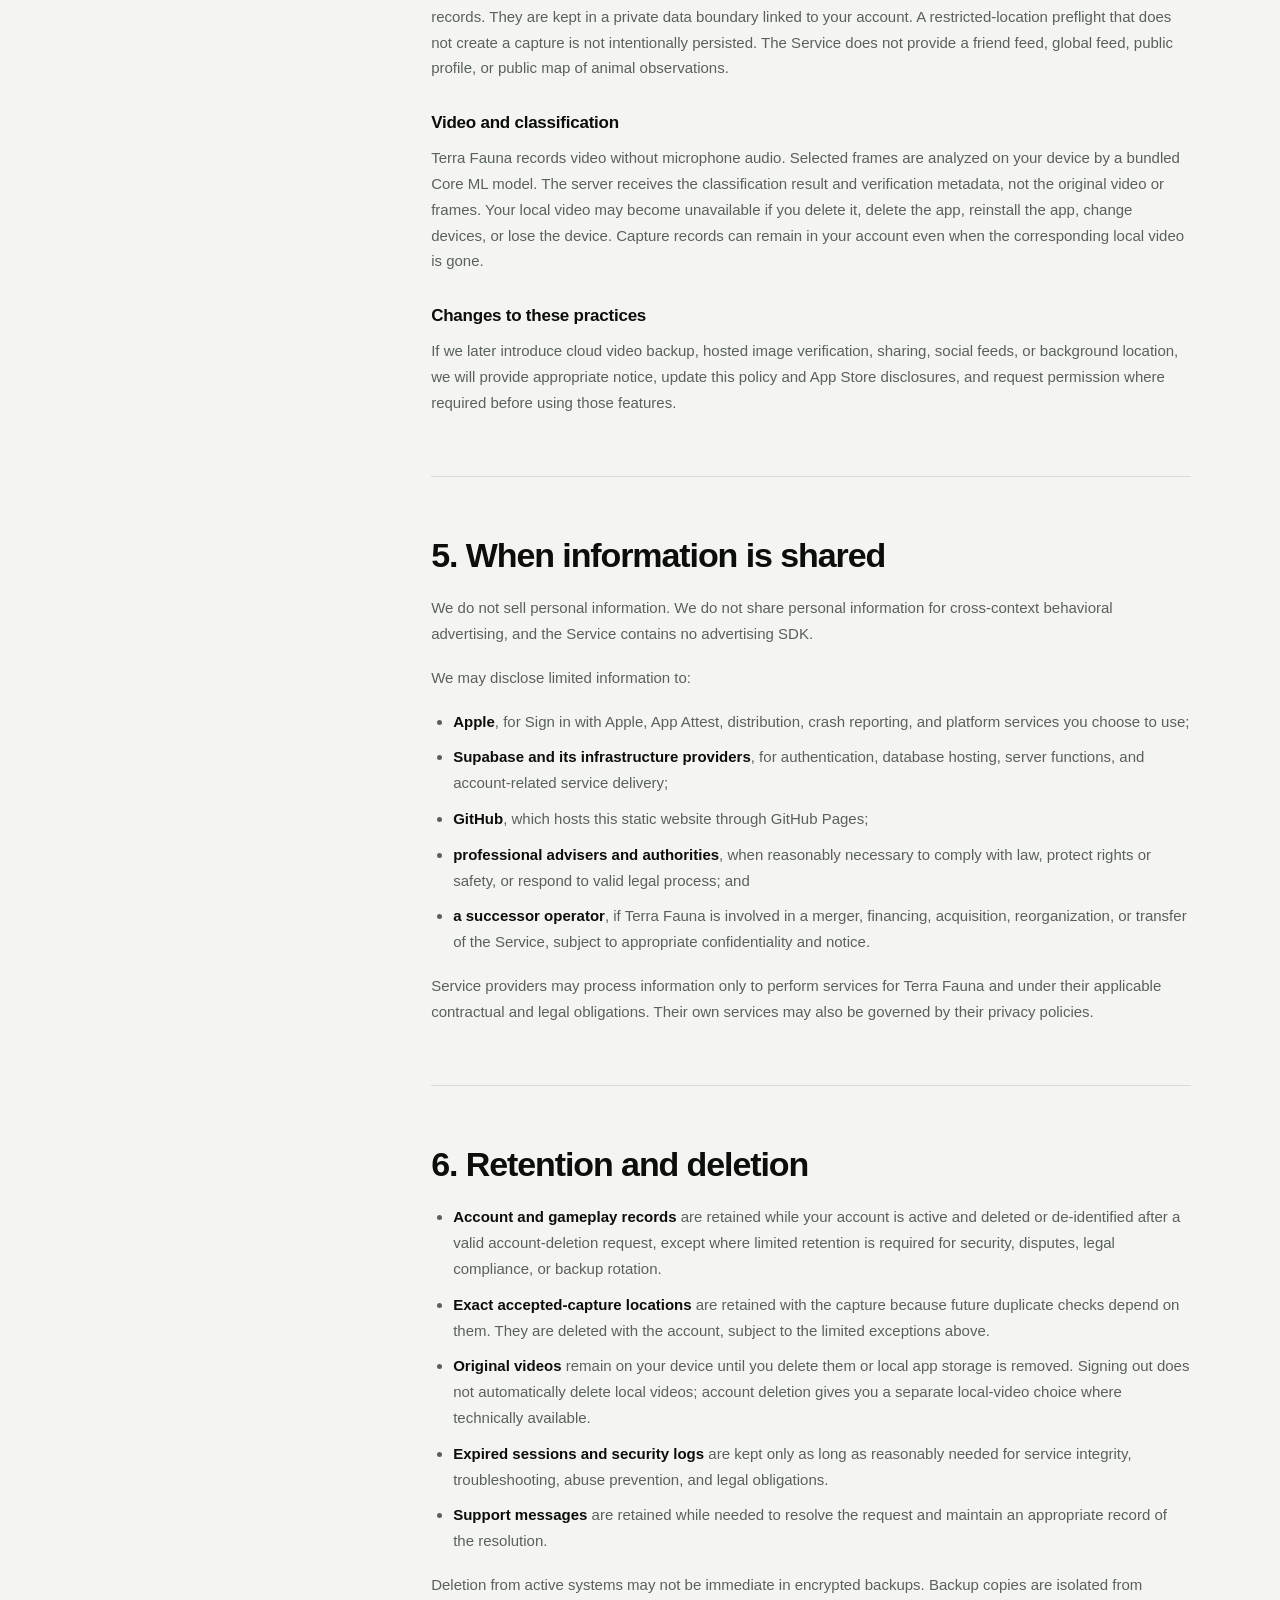
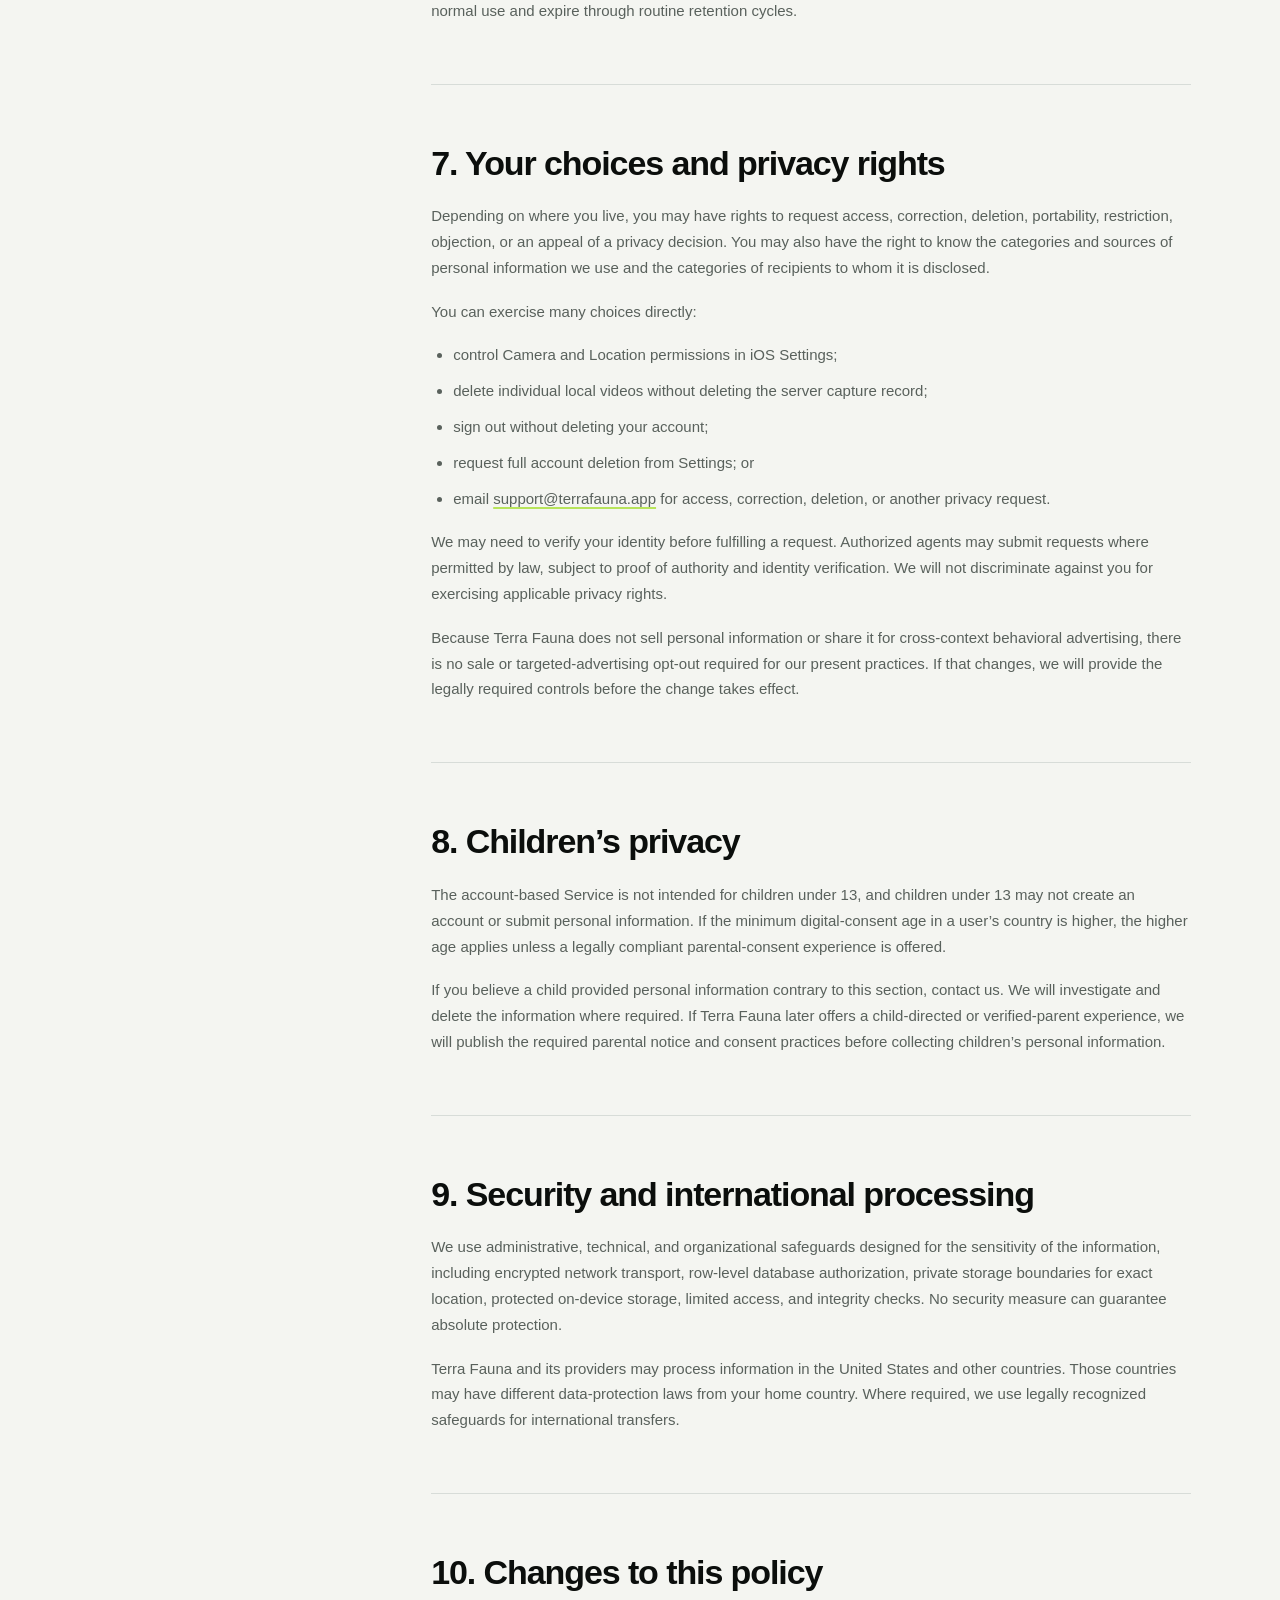
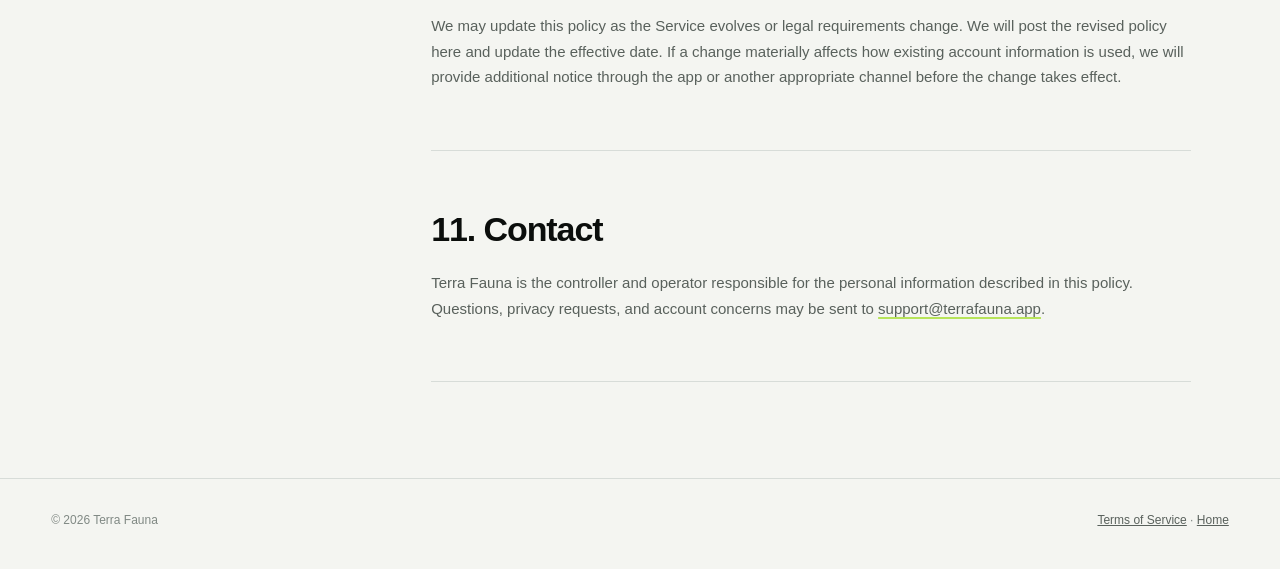
==== commit c3fdd0a7: "Merge site updates and finalize legal policies" ====
--- a/privacy/index.html
+++ b/privacy/index.html
@@ -47,8 +47,8 @@
 
       <section class="legal-section" id="overview">
         <h2>1. Overview and scope</h2>
-        <p>This Privacy Policy applies to the Terra Fauna website at <strong>terrafauna.app</strong> and the forthcoming Terra Fauna iOS application, together called the “Service.” “Terra Fauna,” “we,” “us,” and “our” refer to the operator of the Service.</p>
-        <p>Terra Fauna is currently in development. Descriptions of app behavior reflect the intended first public release. We will revise this policy before launch if the production data flows differ materially.</p>
+        <p>This Privacy Policy applies to the Terra Fauna website at <strong>terrafauna.app</strong>, the Terra Fauna iOS application, and the related accounts and services, together called the “Service.” “Terra Fauna,” “we,” “us,” and “our” refer to the operator of the Service.</p>
+        <p>This policy describes the data practices in effect for the Service. If a new or changed feature handles information differently, we will provide appropriate notice and update this policy before that change takes effect.</p>
 
         <div class="summary-block">
           <p><strong>The short version:</strong> animal identification happens on the iPhone; original capture videos stay on that device; exact capture location is kept private and used for eligibility and duplicate checks; we do not sell personal information or use it for targeted advertising.</p>
@@ -65,7 +65,7 @@
           </div>
           <div>
             <dt>Location information</dt>
-            <dd>A fresh, precise foreground location sample when you begin and submit a reward-eligible capture. We also create an approximate place label for ordinary display. We do not request background or always-on location in the first release.</dd>
+            <dd>A fresh, precise foreground location sample when you begin and submit a reward-eligible capture. We also create an approximate place label for ordinary display. We do not request background or always-on location.</dd>
           </div>
           <div>
             <dt>Capture and gameplay data</dt>
@@ -77,7 +77,7 @@
           </div>
           <div>
             <dt>Original video</dt>
-            <dd>The original short video is stored only on your device in protected app storage and is excluded from device backup. Terra Fauna does not upload the original video or sampled frames in the intended first release.</dd>
+            <dd>The original short video is stored only on your device in protected app storage and is excluded from device backup. Terra Fauna does not upload the original video or sampled frames.</dd>
           </div>
           <div>
             <dt>Diagnostics and support</dt>
@@ -113,18 +113,18 @@
 
         <h3>Location</h3>
         <p>Location is part of the core capture transaction. With your permission, Terra Fauna obtains a recent precise sample while the app is in use. Exact coordinates are transmitted to our backend so it can enforce the half-mile same-species rule, check reviewed zoo and captive-animal exclusion areas, score encounter context, and protect the integrity of rewards.</p>
-        <p>Exact coordinates are not shown in ordinary interfaces, social features, product analytics, or public capture records. They are kept in a private data boundary linked to your account. A restricted-location preflight that does not create a capture is not intentionally persisted. The intended first release has no friend feed, global feed, public profile, or public map of animal observations.</p>
+        <p>Exact coordinates are not shown in ordinary interfaces, social features, product analytics, or public capture records. They are kept in a private data boundary linked to your account. A restricted-location preflight that does not create a capture is not intentionally persisted. The Service does not provide a friend feed, global feed, public profile, or public map of animal observations.</p>
 
         <h3>Video and classification</h3>
         <p>Terra Fauna records video without microphone audio. Selected frames are analyzed on your device by a bundled Core ML model. The server receives the classification result and verification metadata, not the original video or frames. Your local video may become unavailable if you delete it, delete the app, reinstall the app, change devices, or lose the device. Capture records can remain in your account even when the corresponding local video is gone.</p>
 
-        <h3>Future changes</h3>
+        <h3>Changes to these practices</h3>
         <p>If we later introduce cloud video backup, hosted image verification, sharing, social feeds, or background location, we will provide appropriate notice, update this policy and App Store disclosures, and request permission where required before using those features.</p>
       </section>
 
       <section class="legal-section" id="sharing">
         <h2>5. When information is shared</h2>
-        <p>We do not sell personal information. We do not share personal information for cross-context behavioral advertising, and the first release contains no advertising SDK.</p>
+        <p>We do not sell personal information. We do not share personal information for cross-context behavioral advertising, and the Service contains no advertising SDK.</p>
         <p>We may disclose limited information to:</p>
         <ul>
           <li><strong>Apple</strong>, for Sign in with Apple, App Attest, distribution, crash reporting, and platform services you choose to use;</li>
@@ -165,7 +165,7 @@
 
       <section class="legal-section" id="children">
         <h2>8. Children’s privacy</h2>
-        <p>The account-based Service is not currently intended for children under 13, and children under 13 may not create an account or submit personal information. If the minimum digital-consent age in a user’s country is higher, the higher age applies unless a legally compliant parental-consent experience is offered.</p>
+        <p>The account-based Service is not intended for children under 13, and children under 13 may not create an account or submit personal information. If the minimum digital-consent age in a user’s country is higher, the higher age applies unless a legally compliant parental-consent experience is offered.</p>
         <p>If you believe a child provided personal information contrary to this section, contact us. We will investigate and delete the information where required. If Terra Fauna later offers a child-directed or verified-parent experience, we will publish the required parental notice and consent practices before collecting children’s personal information.</p>
       </section>
 
@@ -182,8 +182,7 @@
 
       <section class="legal-section" id="contact">
         <h2>11. Contact</h2>
-        <p>Questions, privacy requests, and account concerns may be sent to <a href="mailto:support@terrafauna.app">support@terrafauna.app</a>.</p>
-        <p>The operator’s formal legal name and mailing address will be added before public account registration opens. Until then, this site is a pre-launch product page and does not accept account registration.</p>
+        <p>Terra Fauna is the controller and operator responsible for the personal information described in this policy. Questions, privacy requests, and account concerns may be sent to <a href="mailto:support@terrafauna.app">support@terrafauna.app</a>.</p>
       </section>
     </article>
   </main>
--- a/styles.css
+++ b/styles.css
@@ -163,29 +163,27 @@
   text-transform: uppercase;
 }
 
+.hero-copy .eyebrow {
+  letter-spacing: .1em;
+  text-transform: none;
+}
+
 .hero h1 {
   margin: 0;
   font-family: -apple-system, BlinkMacSystemFont, "SF Pro Display", "Helvetica Neue", Arial, sans-serif;
-  font-size: clamp(58px, 7.8vw, 118px);
+  font-size: clamp(54px, 6.4vw, 96px);
   font-weight: 560;
-  letter-spacing: -.068em;
-  line-height: .86;
-}
-
-.hero h1 span {
-  display: inline-block;
-  position: relative;
-}
-
-.hero h1 span::after {
-  content: "";
-  position: absolute;
-  right: -.16em;
-  bottom: .09em;
-  width: .1em;
-  height: .1em;
-  border-radius: 50%;
-  background: var(--lichen);
+  letter-spacing: -.06em;
+  line-height: .9;
+}
+
+.hero h1 .hero-line {
+  display: block;
+  white-space: nowrap;
+}
+
+.hero h1 .hero-line + .hero-line {
+  margin-top: .12em;
 }
 
 .hero-summary {
@@ -549,6 +547,10 @@
     grid-template-columns: minmax(0, 1.1fr) minmax(240px, .9fr);
   }
 
+  .hero h1 {
+    font-size: clamp(46px, 6.2vw, 60px);
+  }
+
   .legal-layout {
     grid-template-columns: minmax(0, 760px);
   }
@@ -609,7 +611,7 @@
   }
 
   .hero h1 {
-    font-size: clamp(52px, 17vw, 78px);
+    font-size: clamp(40px, 11.7vw, 68px);
   }
 
   .hero-summary {
@@ -692,7 +694,7 @@
   }
 
   .hero h1 {
-    font-size: clamp(56px, 10vh, 82px);
+    font-size: clamp(48px, 8.5vh, 72px);
   }
 
   .eyebrow {
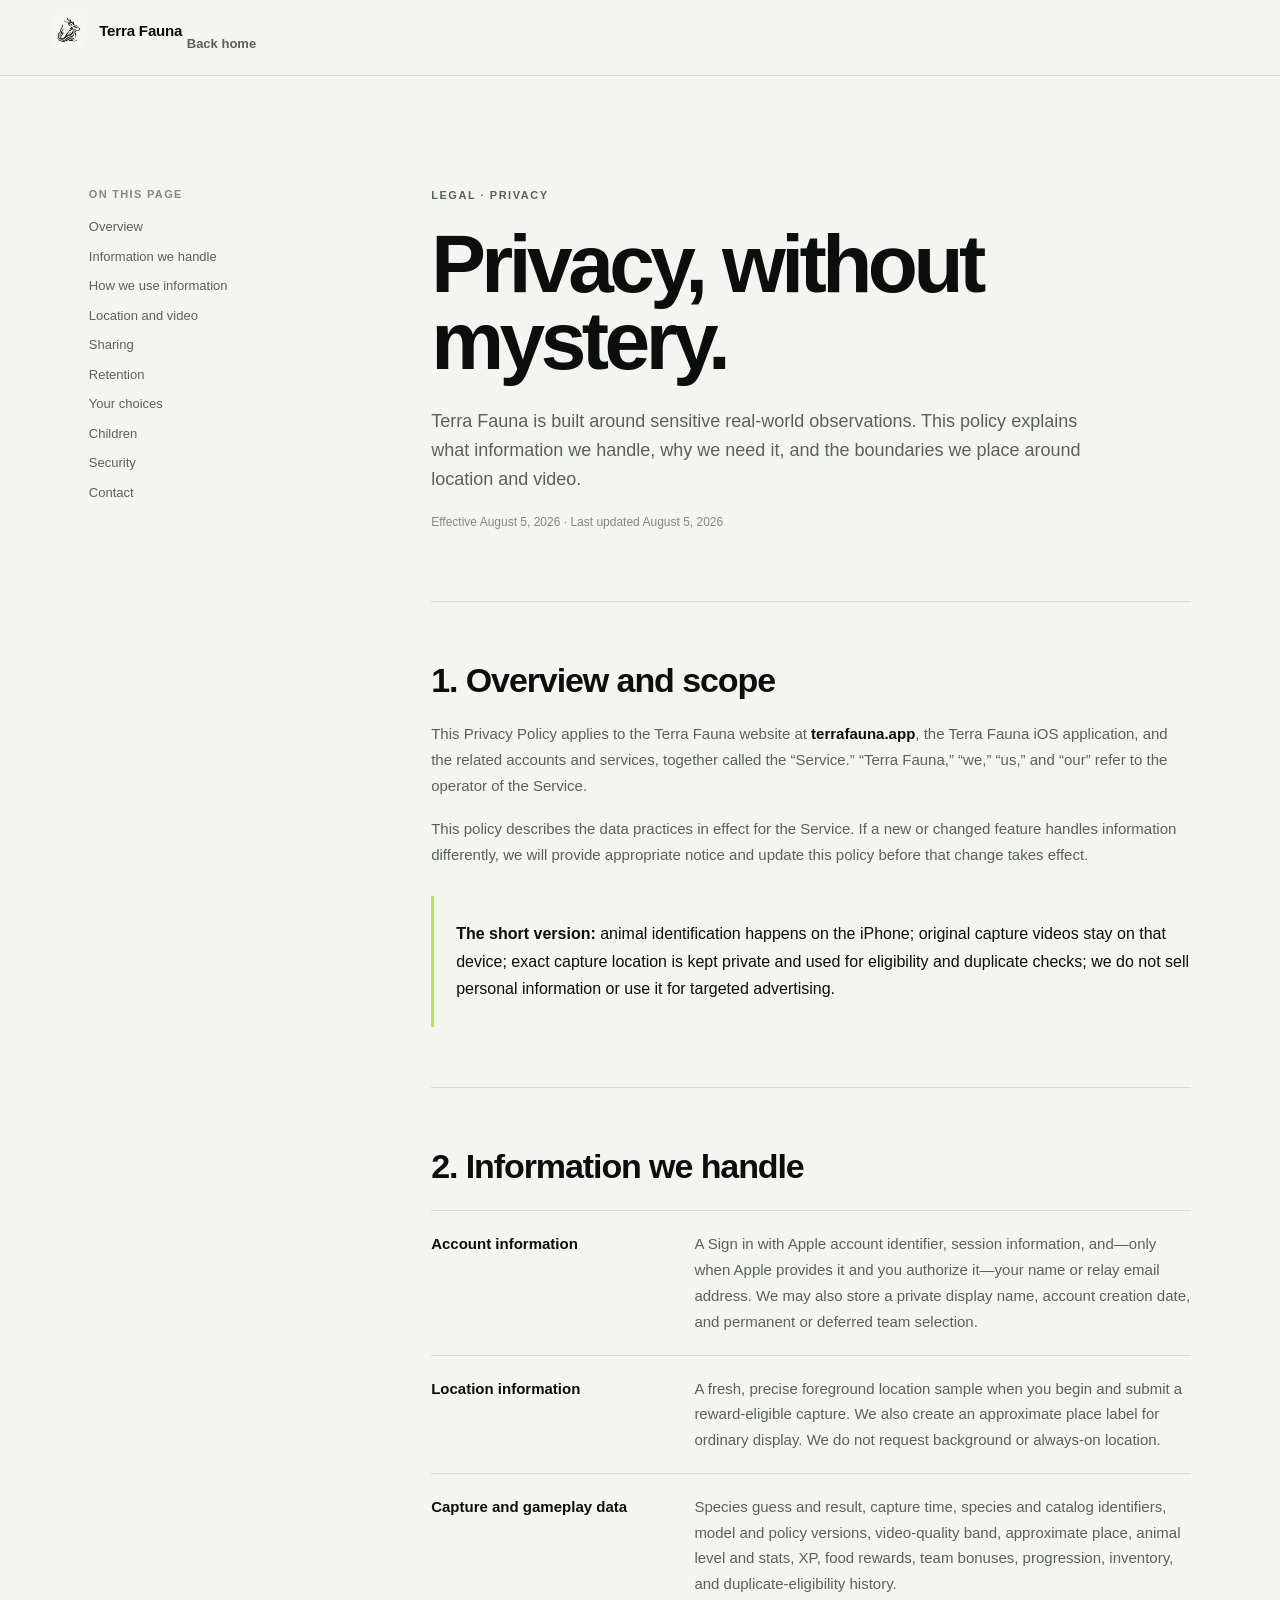
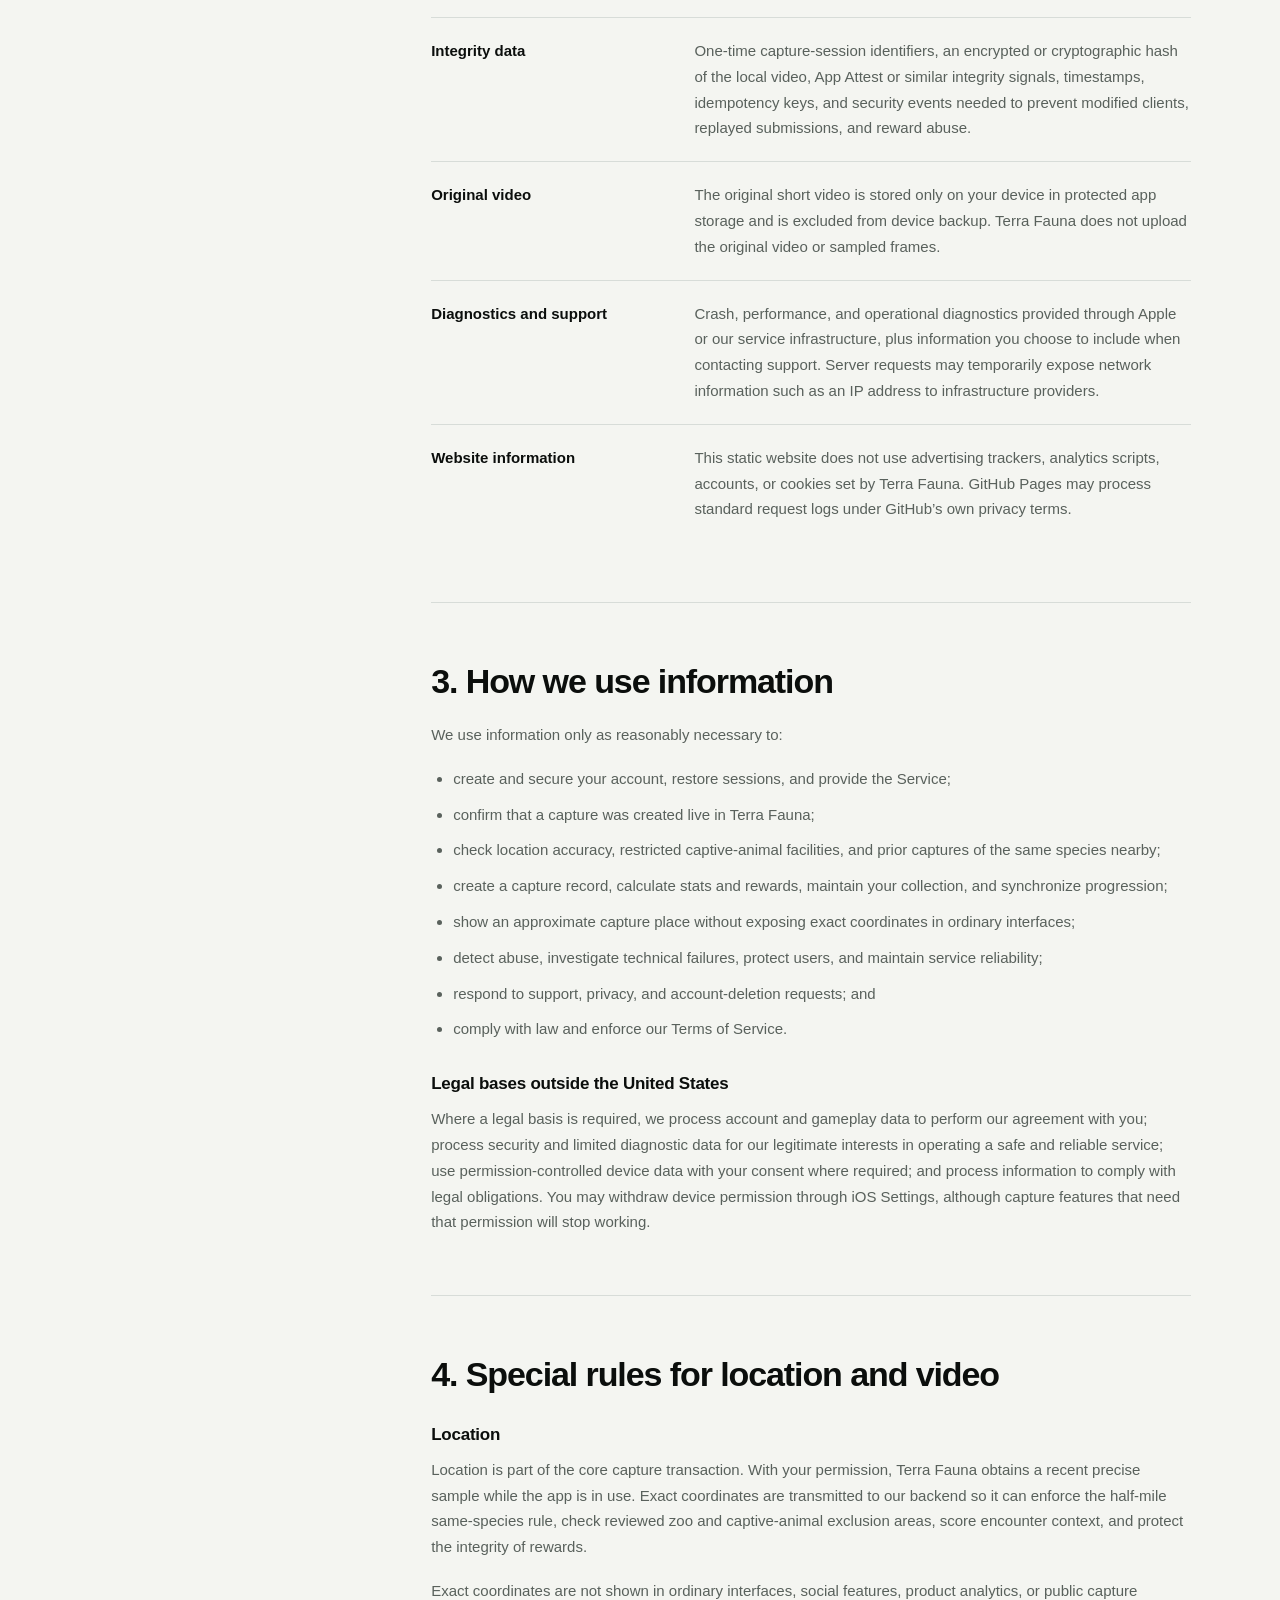
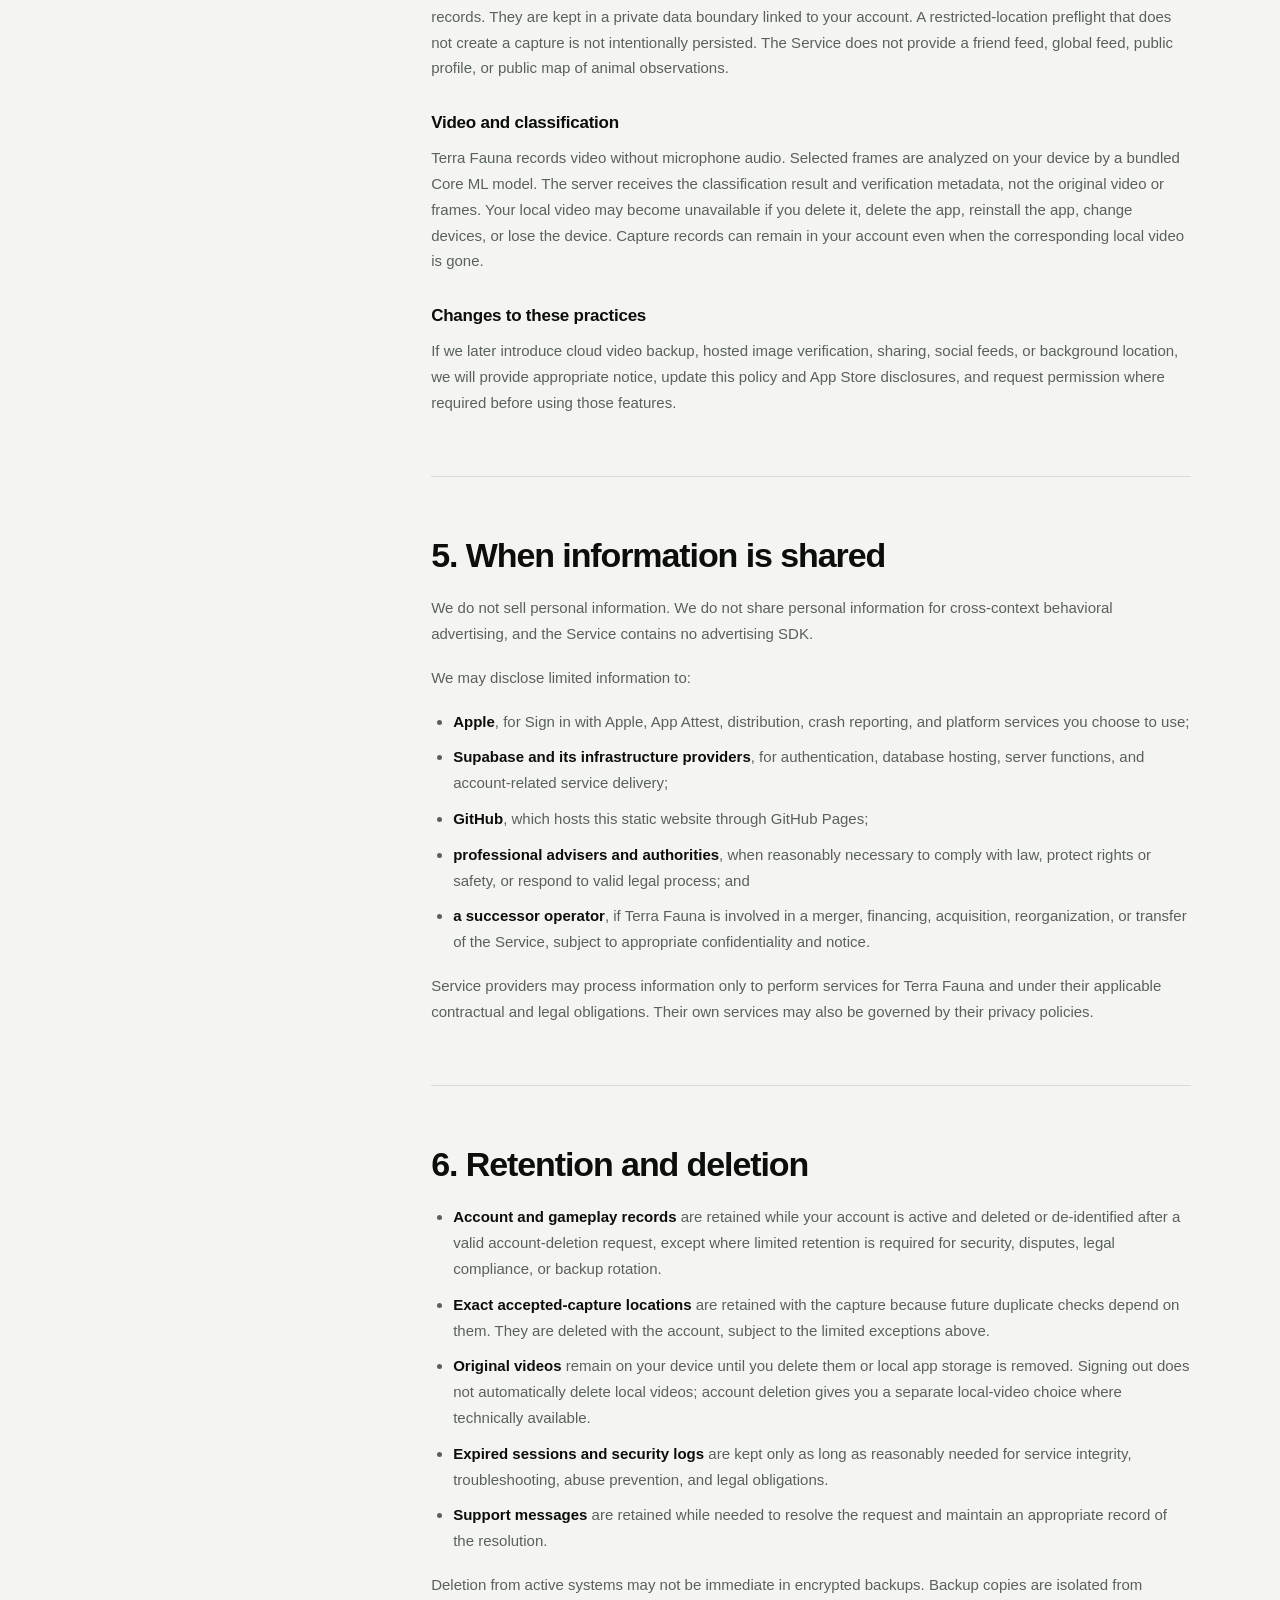
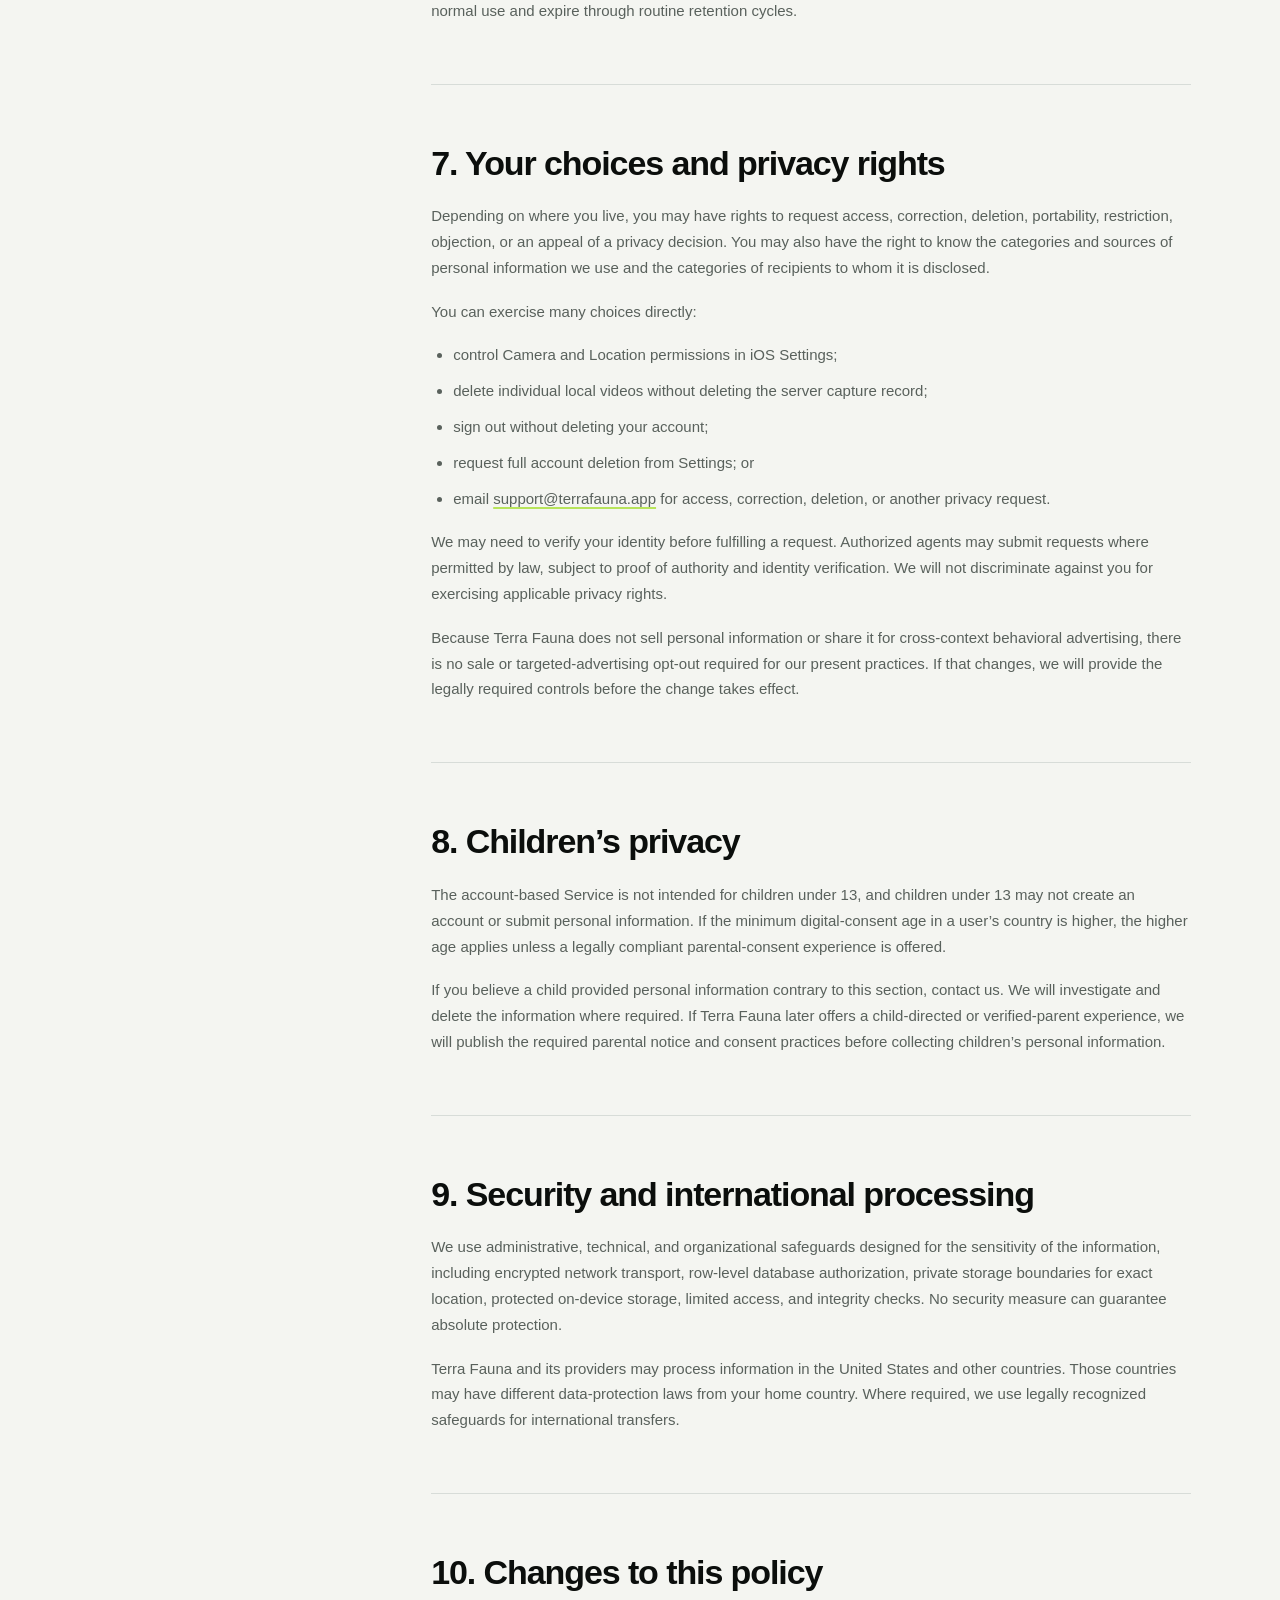
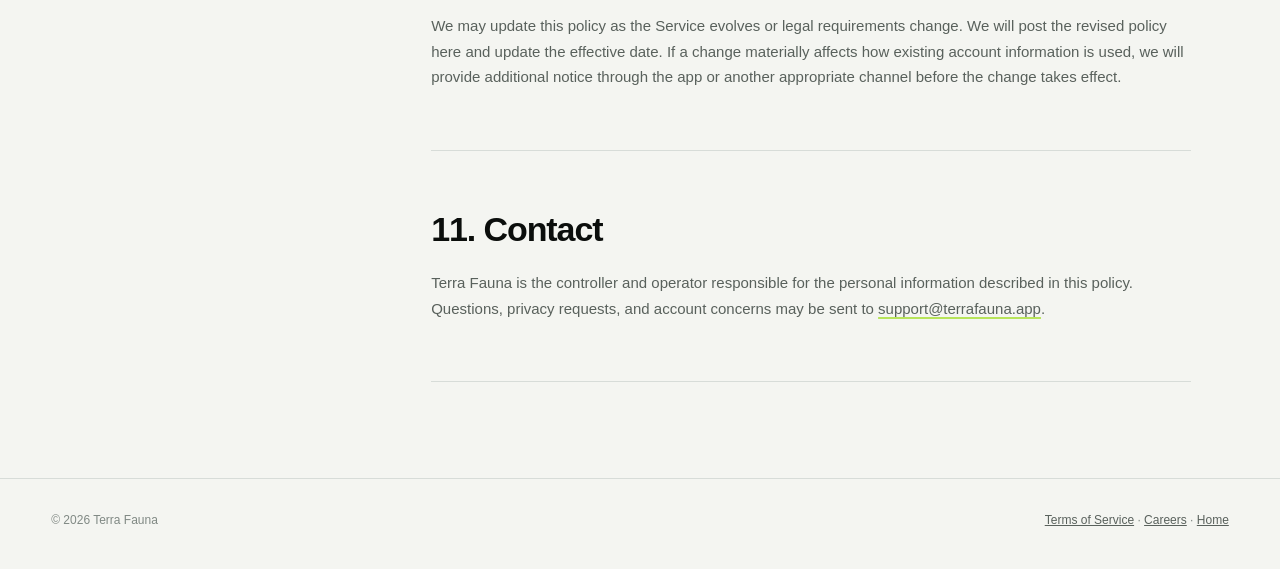
==== commit b312bc27: "launched:" ====
--- a/privacy/index.html
+++ b/privacy/index.html
@@ -189,7 +189,7 @@
 
   <footer class="legal-footer">
     <p>© 2026 Terra Fauna</p>
-    <p><a href="../terms/">Terms of Service</a> · <a href="../">Home</a></p>
+    <p><a href="../terms/">Terms of Service</a> · <a href="../careers/">Careers</a> · <a href="../">Home</a></p>
   </footer>
 </body>
 </html>
--- a/styles.css
+++ b/styles.css
@@ -10,6 +10,8 @@
   --lichen-soft: #e7f5c7;
   --max-width: 1440px;
   --page-pad: clamp(20px, 4vw, 64px);
+  --section-pad: clamp(64px, 9vw, 132px);
+  --display: -apple-system, BlinkMacSystemFont, "SF Pro Display", "Helvetica Neue", Arial, sans-serif;
   --ease: cubic-bezier(.2, .75, .25, 1);
 }
 
@@ -22,6 +24,8 @@
   color: var(--ink);
   font-family: -apple-system, BlinkMacSystemFont, "SF Pro Text", "Helvetica Neue", Arial, sans-serif;
   -webkit-font-smoothing: antialiased;
+  overflow-x: clip;
+  scroll-behavior: smooth;
   text-rendering: optimizeLegibility;
 }
 
@@ -69,35 +73,45 @@
   outline-offset: 4px;
 }
 
-/* Landing */
-
-.landing {
-  height: 100svh;
-  min-height: 100svh;
-  overflow: hidden;
-}
-
-.landing-shell {
+@media (prefers-reduced-motion: reduce) {
+  html {
+    scroll-behavior: auto;
+  }
+
+  * {
+    animation-duration: .01ms !important;
+    transition-duration: .01ms !important;
+  }
+}
+
+/* Shared shell */
+
+.site-header {
+  position: sticky;
+  z-index: 30;
+  top: 0;
+  background: rgba(244, 245, 241, .88);
+  backdrop-filter: blur(18px);
+  -webkit-backdrop-filter: blur(18px);
+  border-bottom: 1px solid var(--rule);
+}
+
+.site-header-inner,
+.site-footer-inner {
   width: min(100%, var(--max-width));
-  height: 100svh;
-  min-height: 100svh;
   margin: 0 auto;
-  padding: max(18px, env(safe-area-inset-top)) max(var(--page-pad), env(safe-area-inset-right)) max(16px, env(safe-area-inset-bottom)) max(var(--page-pad), env(safe-area-inset-left));
-  display: grid;
-  grid-template-rows: auto minmax(0, 1fr) auto;
-}
-
-.landing-header,
-.legal-header {
+  padding-right: max(var(--page-pad), env(safe-area-inset-right));
+  padding-left: max(var(--page-pad), env(safe-area-inset-left));
+}
+
+.site-header-inner {
+  min-height: 68px;
   display: flex;
   align-items: center;
   justify-content: space-between;
-}
-
-.landing-header {
-  min-height: 58px;
-  padding-bottom: 16px;
-  border-bottom: 1px solid var(--rule);
+  gap: 20px;
+  padding-top: 12px;
+  padding-bottom: 12px;
 }
 
 .brand {
@@ -112,8 +126,8 @@
 }
 
 .brand img {
-  width: 38px;
-  height: 38px;
+  width: 36px;
+  height: 36px;
   object-fit: cover;
   border-radius: 9px;
 }
@@ -121,11 +135,12 @@
 .quiet-nav {
   display: flex;
   align-items: center;
-  gap: clamp(20px, 3vw, 42px);
+  gap: clamp(18px, 2.6vw, 34px);
 }
 
 .quiet-nav a,
-.text-link {
+.text-link,
+.back-home {
   color: var(--ink-secondary);
   font-size: 13px;
   font-weight: 560;
@@ -134,88 +149,198 @@
 }
 
 .quiet-nav a:hover,
-.text-link:hover {
-  color: var(--ink);
-}
-
-.hero {
-  min-height: 0;
+.text-link:hover,
+.back-home:hover {
+  color: var(--ink);
+}
+
+.nav-cta {
+  padding: 9px 16px;
+  border-radius: 999px;
+  background: var(--ink);
+  color: var(--canvas) !important;
+  transition: opacity 180ms ease;
+}
+
+.nav-cta:hover {
+  opacity: .82;
+}
+
+.text-link span {
+  display: inline-block;
+  margin-left: 5px;
+  transition: transform 180ms var(--ease);
+}
+
+.text-link:hover span {
+  transform: translate(2px, -2px);
+}
+
+.app-store-button {
+  display: inline-flex;
+  align-items: center;
+  gap: 12px;
+  padding: 12px 22px 12px 18px;
+  border-radius: 14px;
+  background: var(--ink);
+  color: var(--canvas);
+  text-decoration: none;
+  transition: transform 200ms var(--ease), opacity 200ms ease;
+}
+
+.app-store-button:hover {
+  transform: translateY(-2px);
+  opacity: .9;
+}
+
+.app-store-button svg {
+  width: 26px;
+  height: 26px;
+  flex: none;
+}
+
+.app-store-button span {
   display: grid;
-  grid-template-columns: minmax(0, 1.05fr) minmax(340px, .95fr);
-  align-items: center;
-  gap: clamp(24px, 5vw, 96px);
-  padding: clamp(28px, 6vh, 76px) 0 clamp(22px, 4vh, 52px);
-}
-
-.hero-copy {
-  align-self: center;
-  max-width: 760px;
-}
-
-.eyebrow,
-.legal-kicker {
-  margin: 0 0 clamp(16px, 2.5vh, 28px);
-  color: var(--ink-secondary);
+  gap: 1px;
+  text-align: left;
+}
+
+.app-store-button small {
+  font-size: 10px;
+  font-weight: 500;
+  letter-spacing: .04em;
+  opacity: .72;
+}
+
+.app-store-button strong {
+  font-size: 17px;
+  font-weight: 620;
+  letter-spacing: -.02em;
+  line-height: 1.05;
+}
+
+.section {
+  width: min(100%, var(--max-width));
+  margin: 0 auto;
+  padding: var(--section-pad) max(var(--page-pad), env(safe-area-inset-right)) var(--section-pad) max(var(--page-pad), env(safe-area-inset-left));
+  border-top: 1px solid var(--rule);
+}
+
+.section-head {
+  max-width: 820px;
+  margin-bottom: clamp(40px, 5.5vw, 76px);
+}
+
+.section-kicker {
+  margin: 0 0 clamp(14px, 2vw, 22px);
+  color: var(--ink-tertiary);
   font-size: 11px;
   font-weight: 700;
   letter-spacing: .14em;
-  line-height: 1.3;
   text-transform: uppercase;
 }
 
-.hero-copy .eyebrow {
-  letter-spacing: .1em;
-  text-transform: none;
-}
-
-.hero h1 {
-  margin: 0;
-  font-family: -apple-system, BlinkMacSystemFont, "SF Pro Display", "Helvetica Neue", Arial, sans-serif;
-  font-size: clamp(54px, 6.4vw, 96px);
+.section h2 {
+  margin: 0;
+  font-family: var(--display);
+  font-size: clamp(32px, 4.4vw, 58px);
   font-weight: 560;
-  letter-spacing: -.06em;
-  line-height: .9;
-}
-
-.hero h1 .hero-line {
-  display: block;
-  white-space: nowrap;
-}
-
-.hero h1 .hero-line + .hero-line {
-  margin-top: .12em;
-}
-
-.hero-summary {
-  max-width: 520px;
-  margin: clamp(24px, 4vh, 44px) 0 0;
-  color: var(--ink-secondary);
-  font-size: clamp(17px, 1.5vw, 22px);
-  letter-spacing: -.018em;
-  line-height: 1.45;
-}
-
-.hero-actions {
+  letter-spacing: -.045em;
+  line-height: 1.02;
+}
+
+.section-lede {
+  max-width: 560px;
+  margin: clamp(20px, 2.4vw, 30px) 0 0;
+  color: var(--ink-secondary);
+  font-size: clamp(16px, 1.3vw, 19px);
+  line-height: 1.55;
+}
+
+.site-footer {
+  border-top: 1px solid var(--rule);
+}
+
+.site-footer-inner {
+  display: grid;
+  grid-template-columns: minmax(0, 1fr) auto minmax(0, 1fr);
+  align-items: end;
+  gap: 20px 40px;
+  padding-top: 30px;
+  padding-bottom: max(30px, env(safe-area-inset-bottom));
+  color: var(--ink-secondary);
+  font-size: 11px;
+  line-height: 1.5;
+}
+
+.site-footer p {
+  margin: 0;
+}
+
+.footer-ethos {
+  max-width: 420px;
+}
+
+.footer-ethos span {
+  color: var(--ink);
+  font-weight: 650;
+}
+
+.footer-nav {
   display: flex;
+  flex-wrap: wrap;
+  justify-content: center;
+  gap: 8px 22px;
+}
+
+.footer-nav a {
+  color: var(--ink-secondary);
+  font-size: 12px;
+  text-decoration: none;
+}
+
+.footer-nav a:hover {
+  color: var(--ink);
+}
+
+.copyright {
+  color: var(--ink-tertiary);
+}
+
+.site-footer .copyright {
+  justify-self: end;
+  text-align: right;
+}
+
+/* Landing hero */
+
+.hero {
+  width: min(100%, var(--max-width));
+  min-height: min(760px, calc(100svh - 68px));
+  margin: 0 auto;
+  padding: clamp(40px, 7vh, 92px) max(var(--page-pad), env(safe-area-inset-right)) clamp(48px, 8vh, 104px) max(var(--page-pad), env(safe-area-inset-left));
+  display: grid;
+  grid-template-columns: minmax(0, 1.05fr) minmax(320px, .95fr);
   align-items: center;
-  gap: clamp(24px, 3vw, 44px);
-  margin-top: clamp(28px, 4vh, 48px);
-}
-
-.coming-soon {
+  gap: clamp(24px, 5vw, 96px);
+}
+
+.hero-copy {
+  max-width: 760px;
+}
+
+.eyebrow {
   display: inline-flex;
   align-items: center;
-  gap: 10px;
-  margin: 0;
-  padding: 12px 16px;
-  border: 1px solid var(--rule);
-  border-radius: 12px;
-  background: rgba(255, 255, 255, .5);
-  font-size: 13px;
-  font-weight: 650;
-}
-
-.coming-soon span {
+  gap: 9px;
+  margin: 0 0 clamp(18px, 2.6vh, 30px);
+  color: var(--ink-secondary);
+  font-size: 12px;
+  font-weight: 640;
+  letter-spacing: .01em;
+}
+
+.live-dot {
   width: 8px;
   height: 8px;
   border-radius: 50%;
@@ -223,27 +348,53 @@
   box-shadow: 0 0 0 5px var(--lichen-soft);
 }
 
-.text-link span {
-  display: inline-block;
-  margin-left: 5px;
-  transition: transform 180ms var(--ease);
-}
-
-.text-link:hover span {
-  transform: translate(2px, -2px);
+.hero h1 {
+  margin: 0;
+  font-family: var(--display);
+  font-size: clamp(48px, 6.4vw, 96px);
+  font-weight: 560;
+  letter-spacing: -.06em;
+  line-height: .9;
+}
+
+.hero h1 .hero-line {
+  display: block;
+}
+
+.hero-summary {
+  max-width: 520px;
+  margin: clamp(22px, 3.6vh, 40px) 0 0;
+  color: var(--ink-secondary);
+  font-size: clamp(17px, 1.5vw, 22px);
+  letter-spacing: -.018em;
+  line-height: 1.45;
+}
+
+.hero-actions {
+  display: flex;
+  align-items: center;
+  flex-wrap: wrap;
+  gap: 16px 26px;
+  margin-top: clamp(26px, 4vh, 44px);
+}
+
+.hero-meta {
+  margin: 0;
+  color: var(--ink-tertiary);
+  font-size: 12.5px;
+  letter-spacing: .01em;
 }
 
 .hero-mark {
   width: min(100%, 610px);
-  min-height: 0;
   margin: 0;
   justify-self: end;
 }
 
 .mark-stage {
   position: relative;
-  width: min(100%, 58vh);
-  max-height: 62vh;
+  width: min(100%, 56vh);
+  max-height: 60vh;
   aspect-ratio: 1;
   margin-left: auto;
   display: grid;
@@ -276,45 +427,422 @@
   mix-blend-mode: multiply;
 }
 
-.hero-mark figcaption {
-  margin-top: 14px;
+/* Landing sections */
+
+.loop-list {
+  display: grid;
+  grid-template-columns: repeat(3, minmax(0, 1fr));
+  gap: clamp(28px, 4vw, 64px);
+  margin: 0;
+  padding: 0;
+  list-style: none;
+}
+
+.loop-list li {
+  padding-top: 22px;
+  border-top: 1px solid var(--rule);
+}
+
+.loop-index {
+  display: block;
   color: var(--ink-tertiary);
-  font-size: 10px;
+  font-size: 11px;
   font-weight: 700;
-  letter-spacing: .17em;
+  font-variant-numeric: tabular-nums;
+  letter-spacing: .12em;
+}
+
+.loop-list h3 {
+  margin: 16px 0 12px;
+  font-family: var(--display);
+  font-size: clamp(21px, 2vw, 27px);
+  font-weight: 600;
+  letter-spacing: -.03em;
+}
+
+.loop-list p {
+  margin: 0;
+  max-width: 40ch;
+  color: var(--ink-secondary);
+  font-size: 15.5px;
+  line-height: 1.6;
+}
+
+.screens-section {
+  background: var(--surface);
+  width: 100%;
+  max-width: none;
+}
+
+.screens-section > * {
+  width: min(100%, calc(var(--max-width) - 128px));
+  margin-inline: auto;
+}
+
+.screens {
+  display: grid;
+  grid-template-columns: repeat(4, minmax(0, 1fr));
+  gap: clamp(16px, 2.2vw, 34px);
+  align-items: start;
+}
+
+.screens figure {
+  margin: 0;
+}
+
+.screens img {
+  width: 100%;
+  height: auto;
+  border: 1px solid var(--rule);
+  border-radius: clamp(18px, 2vw, 30px);
+  background: var(--canvas);
+}
+
+.screens figcaption {
+  margin-top: 16px;
+  color: var(--ink-tertiary);
+  font-size: 11px;
+  font-weight: 640;
+  letter-spacing: .1em;
+  text-transform: uppercase;
+}
+
+.team-grid {
+  display: grid;
+  grid-template-columns: repeat(4, minmax(0, 1fr));
+  gap: clamp(20px, 3vw, 48px);
+  margin: 0;
+}
+
+.team {
+  padding-top: 20px;
+  border-top: 1px solid var(--rule);
+}
+
+.team dt {
+  display: flex;
+  align-items: center;
+  gap: 10px;
+  font-family: var(--display);
+  font-size: clamp(19px, 1.8vw, 24px);
+  font-weight: 600;
+  letter-spacing: -.028em;
+}
+
+.team-dot {
+  width: 10px;
+  height: 10px;
+  flex: none;
+  border-radius: 50%;
+  background: var(--team);
+}
+
+.team dd {
+  margin: 12px 0 0;
+  color: var(--ink-secondary);
+  font-size: 15px;
+  line-height: 1.55;
+}
+
+.closing {
+  display: grid;
+  justify-items: center;
   text-align: center;
-  text-transform: uppercase;
-}
-
-.hero-mark figcaption span {
-  padding: 0 .55em;
-  color: var(--lichen);
-}
-
-.landing-footer {
+}
+
+.closing h2 {
+  max-width: 16ch;
+  font-size: clamp(36px, 6vw, 78px);
+  letter-spacing: -.055em;
+}
+
+.closing-actions {
   display: flex;
-  align-items: flex-end;
-  justify-content: space-between;
-  gap: 24px;
+  align-items: center;
+  flex-wrap: wrap;
+  justify-content: center;
+  gap: 18px 30px;
+  margin-top: clamp(32px, 4.5vw, 52px);
+}
+
+/* Careers */
+
+.careers-hero {
+  width: min(100%, var(--max-width));
+  margin: 0 auto;
+  padding: clamp(56px, 9vw, 128px) max(var(--page-pad), env(safe-area-inset-right)) clamp(48px, 6vw, 88px) max(var(--page-pad), env(safe-area-inset-left));
+}
+
+.careers-hero h1 {
+  max-width: 17ch;
+  margin: 0;
+  font-family: var(--display);
+  font-size: clamp(40px, 6.2vw, 88px);
+  font-weight: 560;
+  letter-spacing: -.055em;
+  line-height: .95;
+}
+
+.careers-lede {
+  max-width: 620px;
+  margin: clamp(26px, 3.4vw, 42px) 0 0;
+  color: var(--ink-secondary);
+  font-size: clamp(16px, 1.4vw, 20px);
+  line-height: 1.6;
+}
+
+.fact-row {
+  display: grid;
+  grid-template-columns: repeat(4, minmax(0, 1fr));
+  gap: clamp(18px, 2.6vw, 44px);
+  margin: clamp(44px, 6vw, 76px) 0 0;
+}
+
+.fact-row > div {
   padding-top: 16px;
   border-top: 1px solid var(--rule);
-  color: var(--ink-secondary);
+}
+
+.fact-row dt {
+  color: var(--ink-tertiary);
   font-size: 11px;
+  font-weight: 700;
+  letter-spacing: .12em;
+  text-transform: uppercase;
+}
+
+.fact-row dd {
+  margin: 10px 0 0;
+  font-size: 15px;
+  font-weight: 560;
+  letter-spacing: -.012em;
   line-height: 1.45;
 }
 
-.landing-footer p {
-  margin: 0;
-}
-
-.landing-footer span {
-  color: var(--ink);
-  font-weight: 650;
-}
-
-.copyright {
+.roles {
+  border-top: 1px solid var(--rule);
+}
+
+.role {
+  border-bottom: 1px solid var(--rule);
+}
+
+.role summary {
+  display: flex;
+  align-items: baseline;
+  gap: 16px 28px;
+  padding: clamp(24px, 3vw, 34px) 0;
+  cursor: pointer;
+  list-style: none;
+  transition: opacity 180ms ease;
+}
+
+.role summary::-webkit-details-marker {
+  display: none;
+}
+
+.role summary:hover {
+  opacity: .62;
+}
+
+.role-title {
+  flex: 1 1 auto;
+  font-family: var(--display);
+  font-size: clamp(24px, 3vw, 38px);
+  font-weight: 560;
+  letter-spacing: -.038em;
+  line-height: 1.05;
+}
+
+.role-meta {
   flex: none;
   color: var(--ink-tertiary);
+  font-size: 12px;
+  font-weight: 600;
+  letter-spacing: .02em;
+}
+
+.role-toggle {
+  position: relative;
+  flex: none;
+  align-self: center;
+  width: 13px;
+  height: 13px;
+}
+
+.role-toggle::before,
+.role-toggle::after {
+  content: "";
+  position: absolute;
+  inset: 50% 0 auto;
+  height: 1.5px;
+  background: var(--ink);
+  transition: transform 220ms var(--ease);
+}
+
+.role-toggle::after {
+  transform: rotate(90deg);
+}
+
+.role[open] .role-toggle::after {
+  transform: rotate(0deg);
+}
+
+.role-body {
+  max-width: 680px;
+  padding: 0 0 clamp(30px, 3.5vw, 46px);
+  color: var(--ink-secondary);
+}
+
+.role-body p {
+  margin: 0;
+  font-size: 16px;
+  line-height: 1.65;
+}
+
+.role-body h3 {
+  margin: clamp(26px, 3vw, 36px) 0 14px;
+  color: var(--ink);
+  font-size: 12px;
+  font-weight: 700;
+  letter-spacing: .12em;
+  text-transform: uppercase;
+}
+
+.role-body ul {
+  margin: 0;
+  padding-left: 20px;
+}
+
+.role-body li {
+  font-size: 15.5px;
+  line-height: 1.6;
+}
+
+.role-body li + li {
+  margin-top: 10px;
+}
+
+.apply-inner {
+  max-width: 680px;
+}
+
+.apply-section h2 {
+  font-size: clamp(32px, 4.4vw, 58px);
+}
+
+.apply-note {
+  margin: clamp(22px, 2.6vw, 32px) 0 0;
+  color: var(--ink-secondary);
+  font-size: 17px;
+  line-height: 1.65;
+}
+
+.apply-note a {
+  text-decoration-color: var(--lichen);
+  text-decoration-thickness: 2px;
+  text-underline-offset: 3px;
+}
+
+.apply-email {
+  display: inline-block;
+  margin-top: clamp(28px, 3.4vw, 44px);
+  color: var(--ink);
+  font-family: var(--display);
+  font-size: clamp(22px, 2.6vw, 34px);
+  font-weight: 560;
+  letter-spacing: -.03em;
+  text-decoration-color: var(--lichen);
+  text-decoration-thickness: 3px;
+  text-underline-offset: 8px;
+  transition: text-decoration-color 180ms ease;
+}
+
+.apply-email:hover {
+  text-decoration-color: var(--ink);
+}
+
+.apply-eeo {
+  max-width: 620px;
+  margin: clamp(36px, 4.5vw, 60px) 0 0;
+  color: var(--ink-tertiary);
+  font-size: 12.5px;
+  line-height: 1.6;
+}
+
+/* Support */
+
+.support-main {
+  width: min(100%, var(--max-width));
+  margin: 0 auto;
+  padding: clamp(72px, 14vh, 160px) max(var(--page-pad), env(safe-area-inset-right)) clamp(72px, 14vh, 160px) max(var(--page-pad), env(safe-area-inset-left));
+  display: grid;
+  justify-items: start;
+}
+
+.support-main h1 {
+  margin: 0;
+  font-family: var(--display);
+  font-size: clamp(56px, 8vw, 104px);
+  font-weight: 560;
+  letter-spacing: -.06em;
+  line-height: .92;
+}
+
+.support-email {
+  display: inline-block;
+  margin-top: clamp(30px, 5vh, 52px);
+  color: var(--ink-secondary);
+  font-size: clamp(18px, 2vw, 24px);
+  font-weight: 560;
+  letter-spacing: -.02em;
+  text-decoration-color: var(--lichen);
+  text-decoration-thickness: 3px;
+  text-underline-offset: 7px;
+  transition: color 180ms ease, text-decoration-color 180ms ease;
+}
+
+.support-email:hover {
+  color: var(--ink);
+  text-decoration-color: var(--ink);
+}
+
+.support-note {
+  max-width: 620px;
+  margin-top: clamp(30px, 4vh, 44px);
+  color: var(--ink-secondary);
+  font-size: clamp(15px, 1.35vw, 18px);
+  line-height: 1.65;
+}
+
+.support-note p {
+  margin: 0;
+}
+
+.support-note p + p {
+  margin-top: 12px;
+}
+
+.support-note a {
+  color: var(--ink);
+  text-decoration-color: var(--lichen);
+  text-decoration-thickness: 2px;
+  text-underline-offset: 3px;
+  transition: text-decoration-color 180ms ease;
+}
+
+.support-note a:hover {
+  text-decoration-color: var(--ink);
+}
+
+.legal-kicker {
+  margin: 0 0 clamp(16px, 2.5vh, 28px);
+  color: var(--ink-secondary);
+  font-size: 11px;
+  font-weight: 700;
+  letter-spacing: .14em;
+  line-height: 1.3;
+  text-transform: uppercase;
 }
 
 /* Legal documents */
@@ -541,18 +1069,56 @@
 .legal-footer a {
   color: var(--ink-secondary);
 }
+@media (max-width: 1024px) {
+  .screens {
+    grid-template-columns: repeat(2, minmax(0, 1fr));
+    gap: clamp(20px, 4vw, 40px) clamp(16px, 3vw, 30px);
+  }
+
+  .team-grid,
+  .fact-row {
+    grid-template-columns: repeat(2, minmax(0, 1fr));
+  }
+}
+
+@media (max-width: 900px) {
+  .loop-list {
+    grid-template-columns: minmax(0, 1fr);
+    gap: 0;
+  }
+
+  .loop-list li {
+    padding: 22px 0 26px;
+  }
+
+  .loop-list li:last-child {
+    padding-bottom: 0;
+  }
+
+  .hero {
+    min-height: 0;
+    grid-template-columns: minmax(0, 1fr);
+    gap: clamp(28px, 6vh, 56px);
+  }
+
+  .hero-mark {
+    justify-self: center;
+  }
+
+  .mark-stage {
+    width: min(72vw, 360px);
+    max-height: none;
+    margin: 0 auto;
+  }
+}
 
 @media (max-width: 820px) {
-  .hero {
-    grid-template-columns: minmax(0, 1.1fr) minmax(240px, .9fr);
-  }
-
   .hero h1 {
-    font-size: clamp(46px, 6.2vw, 60px);
+    font-size: clamp(44px, 9vw, 68px);
   }
 
   .legal-layout {
-    grid-template-columns: minmax(0, 760px);
+    grid-template-columns: minmax(0, 1fr);
   }
 
   .legal-aside {
@@ -563,20 +1129,35 @@
 
   .legal-aside nav {
     display: flex;
+    flex-wrap: nowrap;
+    gap: 10px;
+    width: max-content;
+  }
+
+  .role summary {
     flex-wrap: wrap;
-    gap: 12px 22px;
+    align-items: center;
+    gap: 6px 20px;
+  }
+
+  .role-title {
+    flex: 1 1 100%;
+    order: 2;
+  }
+
+  .role-meta {
+    order: 1;
+    flex: 1 1 auto;
+  }
+
+  .role-toggle {
+    order: 1;
   }
 }
 
 @media (max-width: 640px) {
-  .landing-shell {
-    padding-left: max(20px, env(safe-area-inset-left));
-    padding-right: max(20px, env(safe-area-inset-right));
-  }
-
-  .landing-header {
-    min-height: 50px;
-    padding-bottom: 10px;
+  .site-header-inner {
+    min-height: 58px;
   }
 
   .brand {
@@ -591,69 +1172,66 @@
   }
 
   .quiet-nav {
-    gap: 16px;
+    gap: 14px;
   }
 
   .quiet-nav a {
     font-size: 12px;
   }
 
+  .nav-cta {
+    padding: 8px 13px;
+  }
+
   .hero {
-    grid-template-columns: 1fr;
-    grid-template-rows: auto minmax(0, 1fr);
-    gap: 8px;
-    padding: clamp(22px, 4.6vh, 42px) 0 12px;
-  }
-
-  .eyebrow {
-    margin-bottom: 12px;
-    font-size: 9px;
+    padding-top: 40px;
+    padding-bottom: 56px;
   }
 
   .hero h1 {
-    font-size: clamp(40px, 11.7vw, 68px);
+    font-size: clamp(38px, 11.5vw, 52px);
   }
 
   .hero-summary {
-    max-width: 430px;
-    margin-top: 18px;
-    font-size: clamp(14px, 4vw, 17px);
-    line-height: 1.4;
-  }
-
-  .hero-actions {
     margin-top: 20px;
-  }
-
-  .coming-soon {
-    padding: 10px 12px;
-    font-size: 12px;
-  }
-
-  .hero-mark {
-    width: 100%;
-    align-self: center;
-    justify-self: center;
-  }
-
-  .mark-stage {
-    width: min(100%, 34vh);
-    max-height: 34vh;
-    margin: 0 auto;
-  }
-
-  .hero-mark figcaption {
-    margin-top: 5px;
-    font-size: 8px;
-  }
-
-  .landing-footer {
-    padding-top: 10px;
-    font-size: 9px;
-  }
-
-  .landing-footer p:first-child {
-    max-width: 300px;
+    font-size: 16.5px;
+  }
+
+  .screens {
+    grid-template-columns: minmax(0, 1fr);
+    max-width: 340px;
+    margin-inline: auto;
+  }
+
+  .team-grid,
+  .fact-row {
+    grid-template-columns: minmax(0, 1fr);
+    gap: 0;
+  }
+
+  .team,
+  .fact-row > div {
+    padding: 18px 0;
+  }
+
+  .team dd,
+  .fact-row dd {
+    margin-top: 8px;
+  }
+
+  .site-footer-inner {
+    grid-template-columns: minmax(0, 1fr);
+    justify-items: start;
+    gap: 16px;
+  }
+
+  .footer-nav {
+    justify-content: flex-start;
+  }
+
+  .site-footer .copyright {
+    justify-self: start;
+    text-align: left;
   }
 
   .legal-header {
@@ -663,7 +1241,55 @@
   }
 
   .legal-layout {
-    padding: 48px 20px 72px;
+    padding: 36px 20px 64px;
+  }
+
+  .legal-aside {
+    margin-right: -20px;
+    margin-left: -20px;
+    padding: 0 20px 22px;
+    overflow-x: auto;
+    overscroll-behavior-inline: contain;
+    scrollbar-width: none;
+    -webkit-overflow-scrolling: touch;
+  }
+
+  .legal-aside::-webkit-scrollbar {
+    display: none;
+  }
+
+  .legal-aside p {
+    margin-bottom: 10px;
+  }
+
+  .legal-aside a {
+    display: inline-flex;
+    min-height: 36px;
+    align-items: center;
+    padding: 8px 11px;
+    border: 1px solid var(--rule);
+    border-radius: 999px;
+    background: rgba(255, 255, 255, .46);
+    white-space: nowrap;
+  }
+
+  .legal-document h1 {
+    font-size: clamp(40px, 12vw, 54px);
+    overflow-wrap: break-word;
+  }
+
+  .legal-intro {
+    margin-top: 22px;
+    font-size: 17px;
+    line-height: 1.55;
+  }
+
+  .legal-section {
+    padding: 36px 0;
+  }
+
+  .legal-section h2 {
+    font-size: clamp(25px, 7.2vw, 30px);
   }
 
   .data-list > div {
@@ -678,64 +1304,19 @@
   }
 }
 
-@media (max-height: 700px) and (min-width: 641px) {
-  .landing-shell {
-    padding-top: 12px;
-    padding-bottom: 12px;
-  }
-
-  .landing-header {
-    min-height: 48px;
-    padding-bottom: 10px;
-  }
-
-  .hero {
-    padding: 18px 0 12px;
-  }
-
-  .hero h1 {
-    font-size: clamp(48px, 8.5vh, 72px);
-  }
-
-  .eyebrow {
-    margin-bottom: 12px;
-  }
-
-  .hero-summary {
-    margin-top: 18px;
-    font-size: 17px;
-  }
-
-  .hero-actions {
-    margin-top: 20px;
-  }
-
-  .mark-stage {
-    width: min(100%, 50vh);
-  }
-
-  .landing-footer {
-    padding-top: 10px;
-  }
-}
-
-@media (max-width: 390px), (max-height: 610px) {
-  .text-link,
-  .hero-mark figcaption,
-  .landing-footer p:first-child {
-    display: none;
-  }
-
-  .hero-actions {
-    margin-top: 14px;
-  }
-
-  .mark-stage {
-    width: min(100%, 29vh);
+@media (max-width: 380px) {
+  .quiet-nav {
+    gap: 10px;
+  }
+
+  .app-store-button {
+    padding: 11px 18px 11px 15px;
   }
 }
 
 @media print {
+  .site-header,
+  .site-footer,
   .legal-header,
   .legal-aside,
   .legal-footer,
